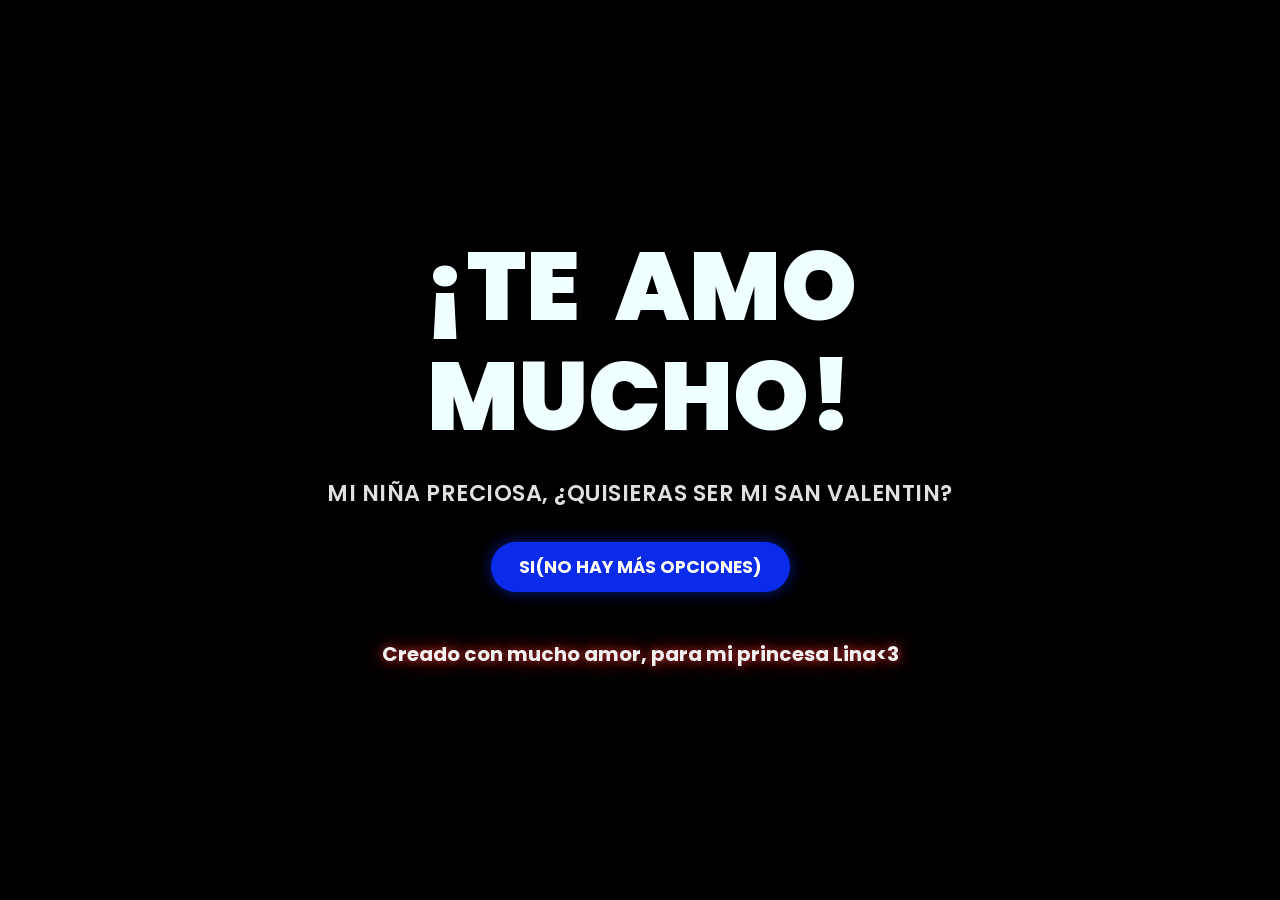
==== index.html @ 1b5a400a "Add files via upload" ====
<!DOCTYPE html>
<html lang="es">

<head>
    <meta charset="UTF-8">
    <meta http-equiv="X-UA-Compatible" content="IE=edge">
    <meta name="viewport" content="width=device-width, initial-scale=1.0, maximum-scale=5.0">
    <link rel="stylesheet" href="css/style.css">
    <link rel="icon" href="img/flowers.png" type="image/x-icon">
    <title>Flores para mi niña</title>
</head>

<body>
    <div class="loader"></div>
    <div class="loader2"></div>

    <main class="main-container">
        <h1 class="greetings">
            <span>¡TE</span>
            <span>AMO</span>
            <span>MUCHO!</span>
        </h1>

        <p class="description">
            <span>MI NIÑA PRECIOSA, ¿QUISIERAS SER MI SAN VALENTIN?</span>
        </p>

        <div class="button">
            <button class="botones">
                <a href="flower.html">SI(NO HAY MÁS OPCIONES)</a>
            </button>
        </div>

        <span class="footer-text">Creado con mucho amor, para mi princesa Lina&lt;3</span>
    </main>
</body>

</html>
---- css/style.css ----
@import url('https://fonts.googleapis.com/css2?family=Poppins:ital,wght@0,500;0,700;1,900&display=swap');

* {
    margin: 0;
    padding: 0;
    box-sizing: border-box;
    font-family: 'Poppins', cursive, sans-serif;
}

html {
    width: 100%;
    height: 100%;
    background-color: #000;
}

body {
    color: azure;
    width: 100%;
    min-height: 100vh;
    min-height: 100dvh;
    display: flex;
    flex-direction: column;
    align-items: center;
    justify-content: center;
    background-color: #000;
    overflow-x: hidden;
    padding: 1.5rem 1rem;
    position: relative;
}

/* Contenedor Principal Centrado */
.main-container {
    display: flex;
    flex-direction: column;
    align-items: center;
    justify-content: center;
    text-align: center;
    width: 100%;
    max-width: 900px;
    margin: auto;
    z-index: 2;
    position: relative;
}

/* Botón Principal */
.button {
    margin-bottom: 2rem;
    width: 100%;
    display: flex;
    justify-content: center;
}

.botones {
    background-color: transparent;
    border: none;
    padding: 0;
    outline: none;
}

.botones a {
    display: inline-block;
    background-color: #0a2be9;
    color: #ffffff !important;
    font-size: clamp(0.85rem, 3vw, 1.1rem);
    font-weight: 700;
    padding: 12px 28px;
    border-radius: 80px;
    text-decoration: none;
    box-shadow: 0 0 15px rgba(10, 43, 233, 0.6);
    transition: all 0.3s ease;
    text-align: center;
    max-width: 90vw;
    word-break: break-word;
}

.botones a:hover,
.botones a:focus {
    background-color: rgb(50, 194, 194);
    transform: scale(1.05);
    box-shadow: 0 0 25px rgba(50, 194, 194, 0.8);
}

.botones a:active {
    transform: scale(0.98);
}

/* Título de Bienvenida */
.greetings {
    font-size: clamp(2.2rem, 7.5vw + 0.5rem, 6rem);
    font-weight: 900;
    position: relative;
    z-index: 2;
    text-align: center;
    line-height: 1.15;
    margin-bottom: 1.5rem;
    width: 100%;
    word-break: break-word;
}

.greetings > span {
    display: inline-block;
    animation: glow 3s ease-in-out infinite;
    margin: 0 0.1em;
}

@keyframes glow {
    0%, 100% {
        color: #fff;
        text-shadow: 0 0 12px #39c6d6, 0 0 40px #39c6d6, 0 0 80px #39c6d6;
    }
    10%, 90% {
        color: #111;
        text-shadow: none;
    }
}

.greetings > span:nth-child(2) { animation-delay: .2s; }
.greetings > span:nth-child(3) { animation-delay: .4s; }

/* Subtítulo / Descripción */
.description {
    font-size: clamp(1rem, 3.5vw, 1.4rem);
    font-weight: 600;
    margin: 0 auto 2rem auto;
    max-width: 700px;
    width: 95%;
    line-height: 1.5;
    text-align: center;
    color: #e0e0e0;
    letter-spacing: 0.5px;
}

/* Corazones Animados (.loader y .loader2) */
.loader,
.loader2 {
    position: absolute;
    width: 7em;
    height: 5em;
    animation: beat 1s infinite;
    z-index: 1;
    pointer-events: none;
    opacity: 0.85;
}

.loader::before,
.loader::after,
.loader2::before,
.loader2::after {
    content: "";
    position: absolute;
    top: 0;
    width: 50px;
    height: 80px;
    border-radius: 5em 5em 0 0;
    animation: coldblue 1s infinite;
}

.loader::before,
.loader2::before {
    left: 50px;
    transform: rotate(-45deg);
    transform-origin: 0 100%;
}

.loader::after,
.loader2::after {
    left: 0;
    transform: rotate(45deg);
    transform-origin: 100% 100%;
}

@keyframes beat {
    0% { transform: scale(1); }
    50% { transform: scale(1.15); }
    100% { transform: scale(1); }
}

@keyframes coldblue {
    0%, 100% { background-color: rgb(255, 255, 255); }
    50% { background-color: rgb(198, 23, 23); }
}

/* Ubicación adaptable de los corazones según tamaño de pantalla */

/* Computadoras / Pantallas Grandes (> 992px) */
@media screen and (min-width: 992px) {
    .loader {
        top: 32%;
        left: 8%;
        transform: translate(-50%, -50%) scale(1.5);
    }
    .loader2 {
        top: 32%;
        left: 88%;
        transform: translate(-50%, -50%) scale(1.5);
    }
}

/* Tabletas / Laptops medianas (600px - 991px) */
@media screen and (min-width: 600px) and (max-width: 991px) {
    .loader {
        top: 25%;
        left: 5%;
        transform: translate(-50%, -50%) scale(0.95);
    }
    .loader2 {
        top: 25%;
        left: 91%;
        transform: translate(-50%, -50%) scale(0.95);
    }
}

/* Celulares / Pantallas Pequeñas (< 599px) */
@media screen and (max-width: 599px) {
    .loader {
        top: 15px;
        left: 15px;
        right: auto;
        transform: scale(0.55);
    }
    .loader2 {
        top: 15px;
        right: 15px;
        left: auto;
        transform: scale(0.55);
    }
}

/* Adaptación para teléfonos en orientación horizontal o pantallas cortas (< 550px alto) */
@media screen and (max-height: 550px) {
    body {
        padding: 1rem 0.5rem;
    }
    .greetings {
        margin-bottom: 0.75rem;
    }
    .description {
        margin-bottom: 1rem;
    }
    .button {
        margin-bottom: 1rem;
    }
    .footer-text {
        margin-top: 0.5rem;
    }
    .loader {
        top: 10px;
        left: 10px;
        transform: scale(0.45);
    }
    .loader2 {
        top: 10px;
        right: 10px;
        transform: scale(0.45);
    }
}

/* Pie de página */
.footer-text {
    display: block;
    text-align: center;
    margin-top: 1rem;
    font-size: clamp(0.85rem, 3vw, 1.25rem);
    font-weight: bold;
    color: rgb(243, 240, 240);
    line-height: 1.4;
    text-shadow: 0 0 10px rgba(225, 62, 62, 0.8), 
                 0 0 20px rgba(216, 32, 32, 0.6),
                 0 0 30px rgba(231, 57, 83, 0.4);
    max-width: 90vw;
}
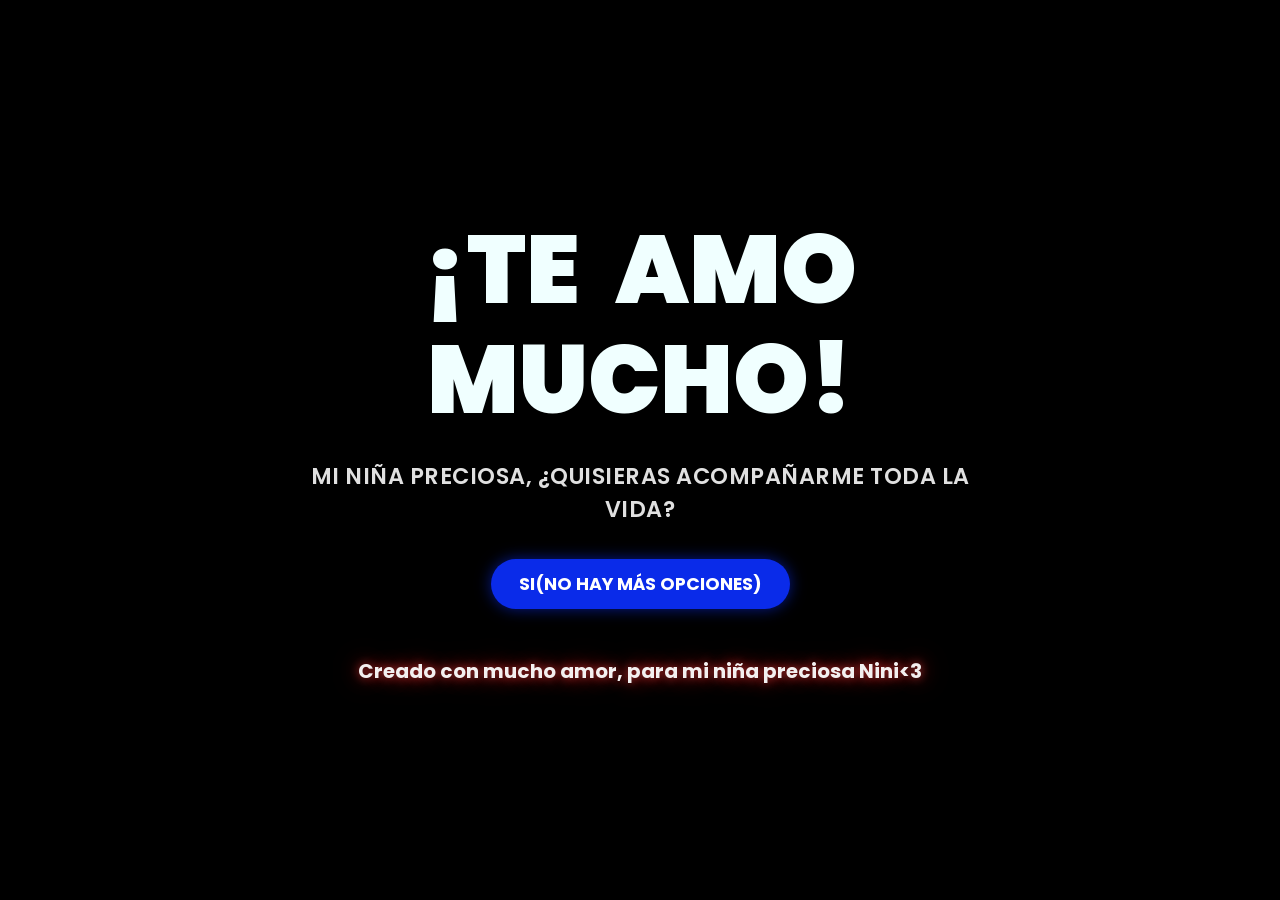
==== commit 7521e86b: "Update index.html" ====
--- a/index.html
+++ b/index.html
@@ -22,7 +22,7 @@
         </h1>
 
         <p class="description">
-            <span>MI NIÑA PRECIOSA, ¿QUISIERAS SER MI SAN VALENTIN?</span>
+            <span>MI NIÑA PRECIOSA, ¿QUISIERAS ACOMPAÑARME TODA LA VIDA?</span>
         </p>
 
         <div class="button">
@@ -31,8 +31,8 @@
             </button>
         </div>
 
-        <span class="footer-text">Creado con mucho amor, para mi princesa Lina&lt;3</span>
+        <span class="footer-text">Creado con mucho amor, para mi niña preciosa Nini&lt;3</span>
     </main>
 </body>
 
-</html>+</html>
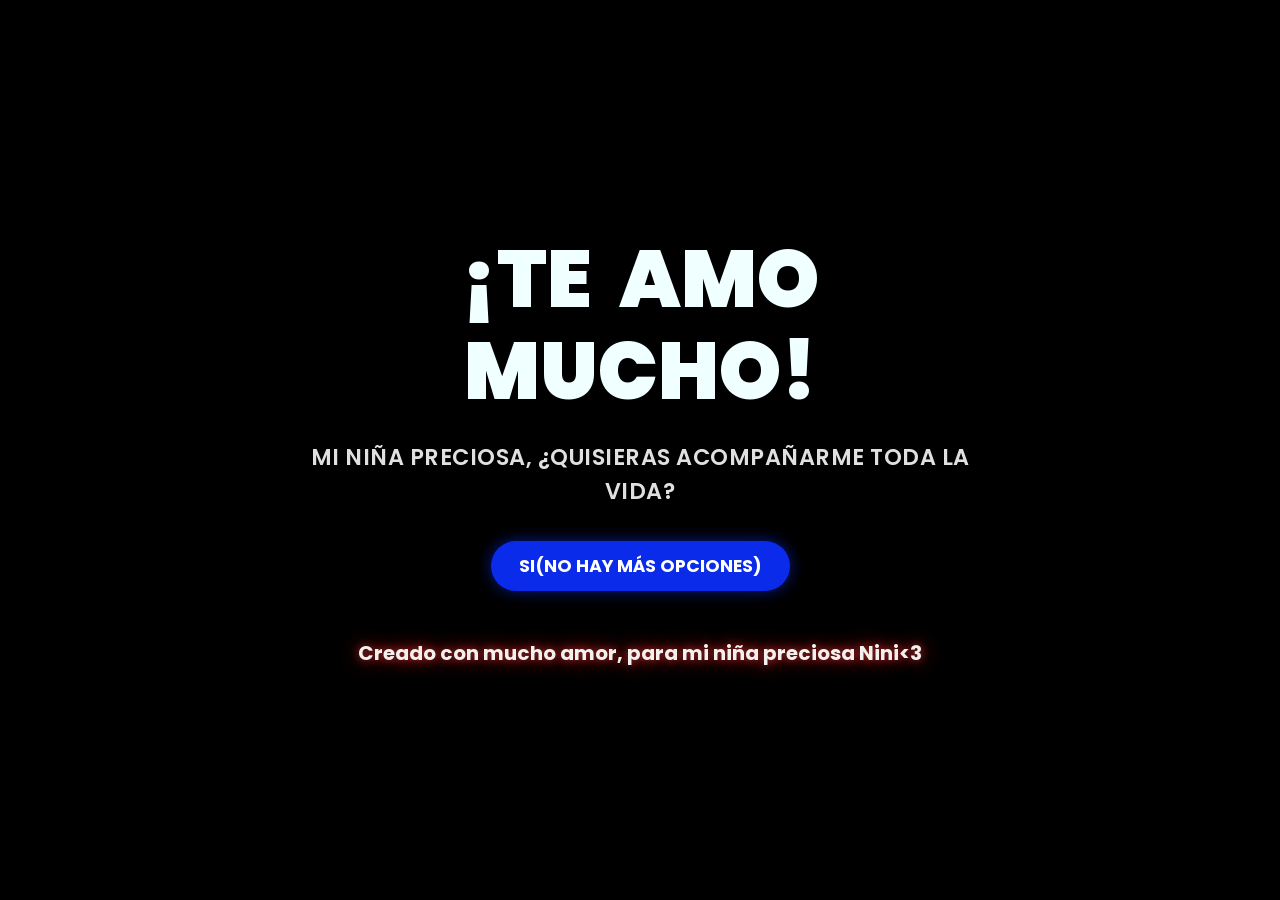
==== commit 3b240e4c: "Add files via upload" ====
--- a/index.html
+++ b/index.html
@@ -11,15 +11,18 @@
 </head>
 
 <body>
-    <div class="loader"></div>
-    <div class="loader2"></div>
+    <main class="main-container">
+        <div class="greetings-container">
+            <div class="loader"></div>
+            
+            <h1 class="greetings">
+                <span>¡TE</span>
+                <span>AMO</span>
+                <span>MUCHO!</span>
+            </h1>
 
-    <main class="main-container">
-        <h1 class="greetings">
-            <span>¡TE</span>
-            <span>AMO</span>
-            <span>MUCHO!</span>
-        </h1>
+            <div class="loader2"></div>
+        </div>
 
         <p class="description">
             <span>MI NIÑA PRECIOSA, ¿QUISIERAS ACOMPAÑARME TODA LA VIDA?</span>
@@ -35,4 +38,4 @@
     </main>
 </body>
 
-</html>
+</html>
--- a/css/style.css
+++ b/css/style.css
@@ -36,10 +36,66 @@
     justify-content: center;
     text-align: center;
     width: 100%;
-    max-width: 900px;
+    max-width: 950px;
     margin: auto;
     z-index: 2;
     position: relative;
+}
+
+/* Contenedor Flex: Corazón Izquierdo - Texto - Corazón Derecho (Imposible que se empalmen) */
+.greetings-container {
+    display: flex;
+    align-items: center;
+    justify-content: center;
+    gap: clamp(0.3rem, 2vw, 1.8rem);
+    width: 100%;
+    margin-bottom: 1.5rem;
+    flex-wrap: nowrap;
+}
+
+/* Título de Bienvenida */
+.greetings {
+    font-size: clamp(1.7rem, 6.5vw + 0.2rem, 5rem);
+    font-weight: 900;
+    position: relative;
+    z-index: 2;
+    text-align: center;
+    line-height: 1.15;
+    margin: 0;
+    word-break: break-word;
+}
+
+.greetings > span {
+    display: inline-block;
+    animation: glow 3s ease-in-out infinite;
+    margin: 0 0.08em;
+}
+
+@keyframes glow {
+    0%, 100% {
+        color: #fff;
+        text-shadow: 0 0 12px #39c6d6, 0 0 40px #39c6d6, 0 0 80px #39c6d6;
+    }
+    10%, 90% {
+        color: #111;
+        text-shadow: none;
+    }
+}
+
+.greetings > span:nth-child(2) { animation-delay: .2s; }
+.greetings > span:nth-child(3) { animation-delay: .4s; }
+
+/* Subtítulo / Descripción */
+.description {
+    font-size: clamp(1rem, 3.5vw, 1.4rem);
+    font-weight: 600;
+    margin: 0 auto 2rem auto;
+    max-width: 700px;
+    width: 95%;
+    line-height: 1.5;
+    text-align: center;
+    color: #e0e0e0;
+    letter-spacing: 0.5px;
 }
 
 /* Botón Principal */
@@ -84,62 +140,17 @@
     transform: scale(0.98);
 }
 
-/* Título de Bienvenida */
-.greetings {
-    font-size: clamp(2.2rem, 7.5vw + 0.5rem, 6rem);
-    font-weight: 900;
-    position: relative;
-    z-index: 2;
-    text-align: center;
-    line-height: 1.15;
-    margin-bottom: 1.5rem;
-    width: 100%;
-    word-break: break-word;
-}
-
-.greetings > span {
-    display: inline-block;
-    animation: glow 3s ease-in-out infinite;
-    margin: 0 0.1em;
-}
-
-@keyframes glow {
-    0%, 100% {
-        color: #fff;
-        text-shadow: 0 0 12px #39c6d6, 0 0 40px #39c6d6, 0 0 80px #39c6d6;
-    }
-    10%, 90% {
-        color: #111;
-        text-shadow: none;
-    }
-}
-
-.greetings > span:nth-child(2) { animation-delay: .2s; }
-.greetings > span:nth-child(3) { animation-delay: .4s; }
-
-/* Subtítulo / Descripción */
-.description {
-    font-size: clamp(1rem, 3.5vw, 1.4rem);
-    font-weight: 600;
-    margin: 0 auto 2rem auto;
-    max-width: 700px;
-    width: 95%;
-    line-height: 1.5;
-    text-align: center;
-    color: #e0e0e0;
-    letter-spacing: 0.5px;
-}
-
-/* Corazones Animados (.loader y .loader2) */
+/* Corazones Latientes Flex (.loader y .loader2) - Lado a lado sin encimarse */
 .loader,
 .loader2 {
-    position: absolute;
-    width: 7em;
-    height: 5em;
+    position: relative;
+    width: 90px;
+    height: 72px;
+    flex-shrink: 0;
     animation: beat 1s infinite;
-    z-index: 1;
+    z-index: 3;
     pointer-events: none;
-    opacity: 0.85;
+    opacity: 0.9;
 }
 
 .loader::before,
@@ -149,15 +160,15 @@
     content: "";
     position: absolute;
     top: 0;
-    width: 50px;
-    height: 80px;
-    border-radius: 5em 5em 0 0;
+    width: 45px;
+    height: 72px;
+    border-radius: 4.5em 4.5em 0 0;
     animation: coldblue 1s infinite;
 }
 
 .loader::before,
 .loader2::before {
-    left: 50px;
+    left: 45px;
     transform: rotate(-45deg);
     transform-origin: 0 100%;
 }
@@ -170,9 +181,9 @@
 }
 
 @keyframes beat {
-    0% { transform: scale(1); }
-    50% { transform: scale(1.15); }
-    100% { transform: scale(1); }
+    0% { transform: scale(var(--heart-scale, 1)); }
+    50% { transform: scale(calc(var(--heart-scale, 1) * 1.15)); }
+    100% { transform: scale(var(--heart-scale, 1)); }
 }
 
 @keyframes coldblue {
@@ -180,58 +191,37 @@
     50% { background-color: rgb(198, 23, 23); }
 }
 
-/* Ubicación adaptable de los corazones según tamaño de pantalla */
-
-/* Computadoras / Pantallas Grandes (> 992px) */
+/* Ajuste de escala por tamaño de pantalla */
+
+/* PC Grandes (> 992px) */
 @media screen and (min-width: 992px) {
-    .loader {
-        top: 32%;
-        left: 8%;
-        transform: translate(-50%, -50%) scale(1.5);
-    }
-    .loader2 {
-        top: 32%;
-        left: 88%;
-        transform: translate(-50%, -50%) scale(1.5);
-    }
-}
-
-/* Tabletas / Laptops medianas (600px - 991px) */
+    .loader, .loader2 {
+        --heart-scale: 1.1;
+    }
+}
+
+/* Pantallas Medianas / Laptops (600px - 991px) */
 @media screen and (min-width: 600px) and (max-width: 991px) {
-    .loader {
-        top: 25%;
-        left: 5%;
-        transform: translate(-50%, -50%) scale(0.95);
-    }
-    .loader2 {
-        top: 25%;
-        left: 91%;
-        transform: translate(-50%, -50%) scale(0.95);
+    .loader, .loader2 {
+        --heart-scale: 0.8;
     }
 }
 
 /* Celulares / Pantallas Pequeñas (< 599px) */
 @media screen and (max-width: 599px) {
-    .loader {
-        top: 15px;
-        left: 15px;
-        right: auto;
-        transform: scale(0.55);
-    }
-    .loader2 {
-        top: 15px;
-        right: 15px;
-        left: auto;
-        transform: scale(0.55);
-    }
-}
-
-/* Adaptación para teléfonos en orientación horizontal o pantallas cortas (< 550px alto) */
+    .loader, .loader2 {
+        --heart-scale: 0.5;
+        width: 46px;
+        height: 38px;
+    }
+}
+
+/* Adaptación para pantallas de muy poca altura (< 550px alto) */
 @media screen and (max-height: 550px) {
     body {
-        padding: 1rem 0.5rem;
-    }
-    .greetings {
+        padding: 0.75rem 0.5rem;
+    }
+    .greetings-container {
         margin-bottom: 0.75rem;
     }
     .description {
@@ -242,16 +232,6 @@
     }
     .footer-text {
         margin-top: 0.5rem;
-    }
-    .loader {
-        top: 10px;
-        left: 10px;
-        transform: scale(0.45);
-    }
-    .loader2 {
-        top: 10px;
-        right: 10px;
-        transform: scale(0.45);
     }
 }
 
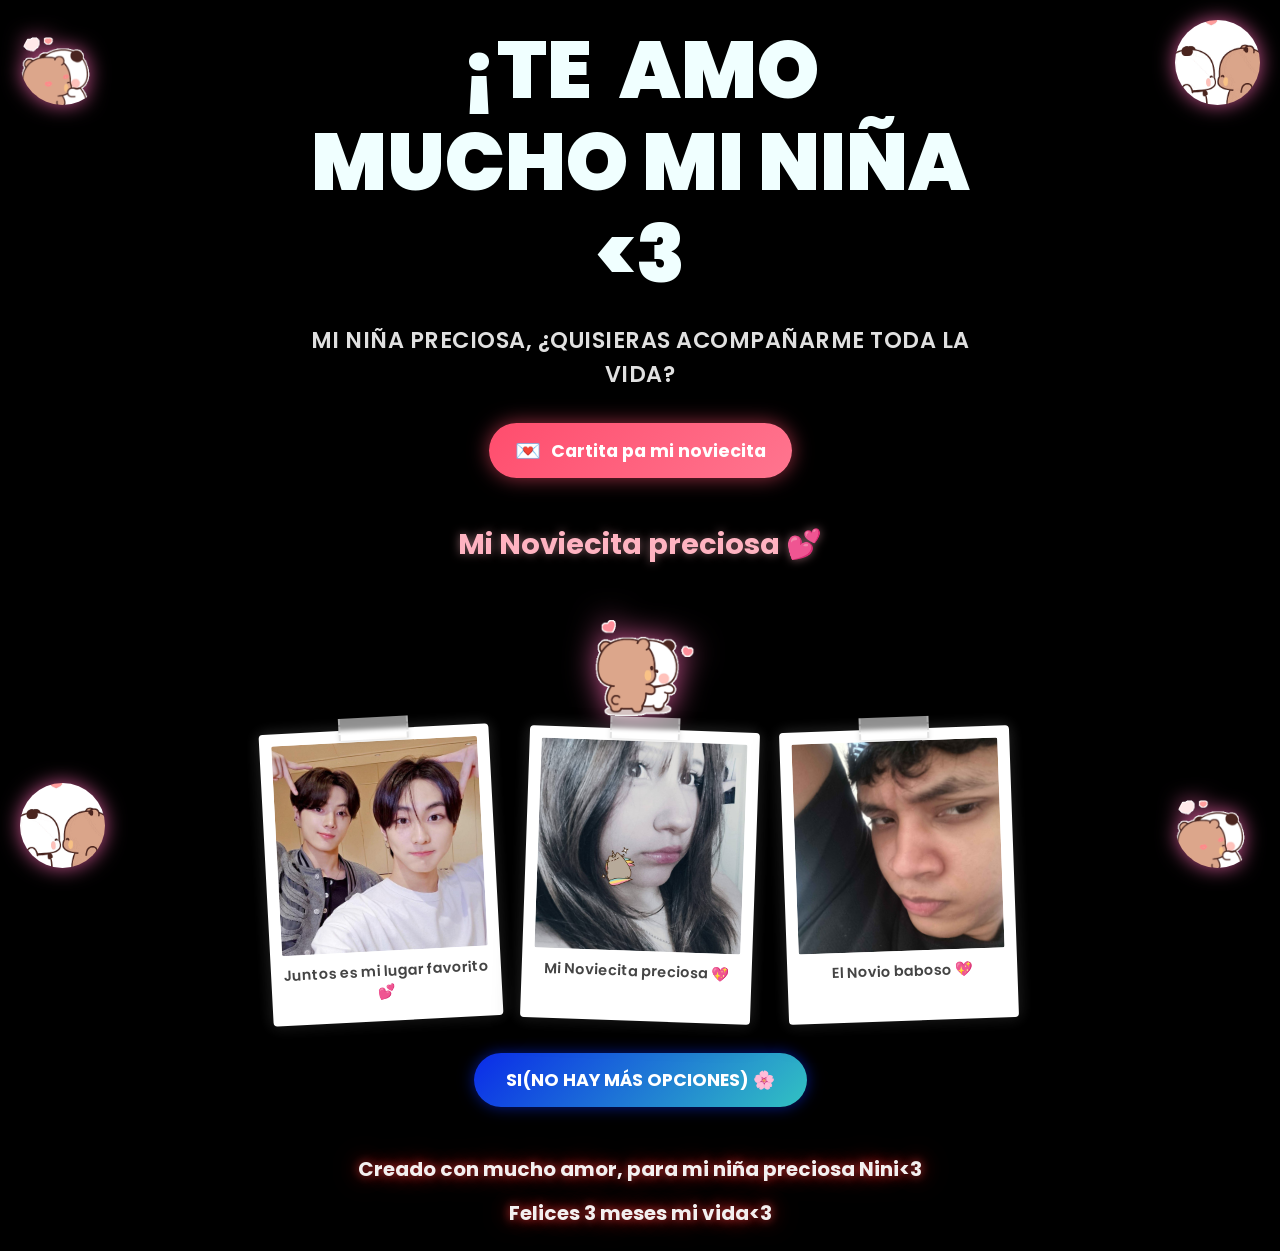
==== commit b74055d9: "Add files via upload" ====
--- a/index.html
+++ b/index.html
@@ -11,14 +11,32 @@
 </head>
 
 <body>
+    <!-- Audio de fondo: Ama de mi sol -->
+    <audio id="bg-music" src="sound/Ama de mi sol.mp3" autoplay loop></audio>
+    <!-- Stickers decorativos flotantes Bubu & Dudu (Superiores e Inferiores) -->
+    <div class="bubu-sticker sticker-top-left">
+        <img src="img/bubu 2.gif" alt="Bubu & Dudu Cute">
+    </div>
+    <div class="bubu-sticker sticker-top-right">
+        <img src="img/bubu 3.gif" alt="Bubu & Dudu Love">
+    </div>
+
+    <div class="bubu-sticker sticker-bottom-left">
+        <img src="img/bubu 3.gif" alt="Bubu & Dudu Cute Bottom">
+    </div>
+    <div class="bubu-sticker sticker-bottom-right">
+        <img src="img/bubu 2.gif" alt="Bubu & Dudu Love Bottom">
+    </div>
+
     <main class="main-container">
+        <!-- Encabezado con Corazones -->
         <div class="greetings-container">
             <div class="loader"></div>
-            
+
             <h1 class="greetings">
                 <span>¡TE</span>
                 <span>AMO</span>
-                <span>MUCHO!</span>
+                <span>MUCHO MI NIÑA &lt;3</span>
             </h1>
 
             <div class="loader2"></div>
@@ -28,14 +46,114 @@
             <span>MI NIÑA PRECIOSA, ¿QUISIERAS ACOMPAÑARME TODA LA VIDA?</span>
         </p>
 
+        <!-- Botón de Abrir Carta Romántica -->
+        <div class="letter-trigger-container">
+            <button id="open-letter-btn" class="letter-btn">
+                <span class="letter-icon">💌</span>
+                <span>Cartita pa mi noviecita</span>
+            </button>
+        </div>
+
+        <!-- Galería de Fotos Polaroid -->
+        <section class="polaroid-section">
+            <h2 class="polaroid-title">Mi Noviecita preciosa 💕</h2>
+
+            <div class="bubu-accent-wrapper">
+                <img src="img/bubu4.gif" class="bubu-gif" alt="Bubu Dudu Amor">
+            </div>
+
+            <div class="polaroid-grid">
+                <div class="polaroid-card card-1">
+                    <div class="tape"></div>
+                    <div class="polaroid-img-wrapper">
+                        <img src="img/jungwojay.jpeg" alt="Foto juntos 1">
+                    </div>
+                    <div class="polaroid-caption">Juntos es mi lugar favorito 💕</div>
+                </div>
+
+                <div class="polaroid-card card-2">
+                    <div class="tape"></div>
+                    <div class="polaroid-img-wrapper">
+                        <img src="img/noviecita1.jpg" alt="Foto juntos 2">
+                    </div>
+                    <div class="polaroid-caption">Mi Noviecita preciosa 💖</div>
+                </div>
+
+                <div class="polaroid-card card-3">
+                    <div class="tape"></div>
+                    <div class="polaroid-img-wrapper">
+                        <img src="img/novio.jpg" alt="Foto juntos 3">
+                    </div>
+                    <div class="polaroid-caption">El Novio baboso 💖</div>
+                </div>
+            </div>
+        </section>
+
+        <!-- Botón de flores -->
         <div class="button">
             <button class="botones">
-                <a href="flower.html">SI(NO HAY MÁS OPCIONES)</a>
+                <a href="flower.html">SI(NO HAY MÁS OPCIONES) 🌸</a>
             </button>
         </div>
 
         <span class="footer-text">Creado con mucho amor, para mi niña preciosa Nini&lt;3</span>
+        <span class="footer-text">Felices 3 meses mi vida&lt;3</span>
     </main>
+
+    <!-- Modal de Carta Romántica -->
+    <div id="letter-overlay" class="modal-overlay">
+        <div class="letter-modal">
+            <button id="close-letter-btn" class="close-btn">&times;</button>
+            <div class="letter-content">
+                <div class="letter-header">
+                    <span class="stamp">💌</span>
+                    <h3>Para mi niña preciosa Nini 💕</h3>
+                </div>
+                <div class="letter-body">
+                    <p>Mi amor,</p>
+                    <p>Desde el primer momento en que llegaste a mi vida, todo se volvió más brillante y hermoso tu
+                        sonrisa tiene el poder de alegrar cualquier día gris, y cada momento a tu lado es un regalo que
+                        valoro más que nada en este mundo, me siento el hombre mas afortunado por tener a una niña tan
+                        maravillosa y unica como tu gracias por darme tanto amor de manera incondicional, gracias por
+                        aceptarme tal y como soy</p>
+                    <p>Te amo con todo mi corazón, con cada aliento y cada latido y nunca me cansare de amarte, eres lo
+                        unico que quiero en esta vida realmente me haces muy feliz ya son 3 meses a tu lado y cada dia
+                        que pasa me sigo enamorando mas de ti, siempre voy a estar para ti en las buenas, en las malas y
+                        en las peores,mi niña preciosa moshaa, mi compañera
+                        perfecta, mi todo. Prometo cuidarte, hacerte sonreír y acompañarte siempre
+                    </p>
+                    <p class="letter-signature">Con todo mi amor eterno,<br><strong>Tu niño baboso que te ama
+                            infinitamente
+                            ❤️</strong></p>
+                </div>
+            </div>
+        </div>
+    </div>
+
+    <!-- Modal de Visor de Foto Polaroid -->
+    <div id="photo-overlay" class="modal-overlay">
+        <div class="photo-modal">
+            <button id="close-photo-btn" class="close-btn">&times;</button>
+            <img id="photo-modal-img" src="" alt="Vista ampliada">
+            <p id="photo-modal-caption" class="photo-modal-caption"></p>
+        </div>
+    </div>
+
+    <script src="effects.js"></script>
+    <script>
+        // Iniciar la canción desde el segundo 28
+        const music = document.getElementById('bg-music');
+        music.addEventListener('canplay', function handler() {
+            music.currentTime = 28;
+            music.play().catch(() => { });
+            music.removeEventListener('canplay', handler);
+        });
+        // Por si ya estaba listo antes del evento
+        if (music.readyState >= 3) {
+            music.currentTime = 28;
+            music.play().catch(() => { });
+        }
+    </script>
 </body>
 
 </html>
--- a/css/style.css
+++ b/css/style.css
@@ -28,6 +28,106 @@
     position: relative;
 }
 
+/* Lluvia de Pétalos y Corazones */
+.petals-container {
+    position: fixed;
+    top: 0;
+    left: 0;
+    width: 100vw;
+    height: 100vh;
+    pointer-events: none;
+    z-index: 1;
+    overflow: hidden;
+}
+
+.petal {
+    position: absolute;
+    top: -50px;
+    color: #ff4d6d;
+    text-shadow: 0 0 10px rgba(255, 77, 109, 0.9);
+    user-select: none;
+    animation: fall linear forwards;
+}
+
+@keyframes fall {
+    0% {
+        transform: translateY(0) rotate(0deg) translateX(0);
+        opacity: 0.9;
+    }
+    50% {
+        transform: translateY(50vh) rotate(180deg) translateX(25px);
+    }
+    100% {
+        transform: translateY(105vh) rotate(360deg) translateX(-25px);
+        opacity: 0;
+    }
+}
+
+/* Stickers Flotantes Bubu & Dudu */
+.bubu-sticker {
+    position: fixed;
+    z-index: 10;
+    pointer-events: none;
+    filter: drop-shadow(0 0 10px rgba(255, 105, 180, 0.8));
+    animation: floatSticker 3s ease-in-out infinite alternate;
+}
+
+.bubu-sticker img {
+    width: 85px;
+    height: 85px;
+    object-fit: contain;
+    border-radius: 50%;
+}
+
+.sticker-top-left {
+    top: 20px;
+    left: 20px;
+}
+
+.sticker-top-right {
+    top: 20px;
+    right: 20px;
+}
+
+.sticker-bottom-left {
+    bottom: 25px;
+    left: 20px;
+}
+
+.sticker-bottom-right {
+    bottom: 25px;
+    right: 20px;
+}
+
+@keyframes floatSticker {
+    from {
+        transform: translateY(0) rotate(-5deg);
+    }
+    to {
+        transform: translateY(-10px) rotate(5deg);
+    }
+}
+
+.bubu-accent-wrapper {
+    display: flex;
+    justify-content: center;
+    align-items: center;
+    margin: 1rem 0 0.8rem 0;
+}
+
+.bubu-gif {
+    width: 110px;
+    height: auto;
+    max-height: 110px;
+    filter: drop-shadow(0 0 15px rgba(255, 105, 180, 0.8));
+    animation: pulseBubu 2.5s ease-in-out infinite alternate;
+}
+
+@keyframes pulseBubu {
+    from { transform: scale(0.95); }
+    to { transform: scale(1.05); }
+}
+
 /* Contenedor Principal Centrado */
 .main-container {
     display: flex;
@@ -38,11 +138,11 @@
     width: 100%;
     max-width: 950px;
     margin: auto;
-    z-index: 2;
+    z-index: 5;
     position: relative;
 }
 
-/* Contenedor Flex: Corazón Izquierdo - Texto - Corazón Derecho (Imposible que se empalmen) */
+/* Contenedor Flex: Corazón Izquierdo - Texto - Corazón Derecho */
 .greetings-container {
     display: flex;
     align-items: center;
@@ -89,7 +189,7 @@
 .description {
     font-size: clamp(1rem, 3.5vw, 1.4rem);
     font-weight: 600;
-    margin: 0 auto 2rem auto;
+    margin: 0 auto 1.5rem auto;
     max-width: 700px;
     width: 95%;
     line-height: 1.5;
@@ -98,6 +198,136 @@
     letter-spacing: 0.5px;
 }
 
+/* Botón de Abrir Carta Romántica */
+.letter-trigger-container {
+    margin: 0.5rem 0 1.8rem 0;
+    display: flex;
+    justify-content: center;
+    width: 100%;
+}
+
+.letter-btn {
+    background: linear-gradient(135deg, #ff4d6d, #ff758f);
+    color: #ffffff;
+    border: none;
+    padding: 12px 26px;
+    border-radius: 50px;
+    font-size: clamp(0.9rem, 3vw, 1.1rem);
+    font-weight: 700;
+    cursor: pointer;
+    display: flex;
+    align-items: center;
+    gap: 10px;
+    box-shadow: 0 0 20px rgba(255, 77, 109, 0.6);
+    transition: all 0.3s ease;
+}
+
+.letter-btn:hover {
+    transform: scale(1.06);
+    box-shadow: 0 0 30px rgba(255, 77, 109, 0.9);
+}
+
+.letter-icon {
+    font-size: 1.3rem;
+}
+
+/* Sección de Fotos Polaroid */
+.polaroid-section {
+    width: 100%;
+    margin: 1rem 0 2rem 0;
+    display: flex;
+    flex-direction: column;
+    align-items: center;
+}
+
+.polaroid-title {
+    font-size: clamp(1.2rem, 3.5vw, 1.8rem);
+    color: #ffb3c1;
+    margin-bottom: 1.5rem;
+    text-shadow: 0 0 10px rgba(255, 179, 193, 0.5);
+}
+
+.polaroid-grid {
+    display: flex;
+    flex-wrap: wrap;
+    justify-content: center;
+    gap: 1.8rem;
+    width: 100%;
+    max-width: 900px;
+}
+
+.polaroid-card {
+    background: #ffffff;
+    padding: 12px 12px 18px 12px;
+    border-radius: 4px;
+    box-shadow: 0 10px 25px rgba(0, 0, 0, 0.5), 0 0 15px rgba(255, 255, 255, 0.2);
+    cursor: pointer;
+    transition: all 0.4s ease;
+    position: relative;
+    width: 230px;
+    max-width: 85vw;
+    color: #333333;
+    text-align: center;
+}
+
+.card-1 { transform: rotate(-3deg); }
+.card-2 { transform: rotate(2deg); }
+.card-3 { transform: rotate(-2deg); }
+
+.polaroid-card:hover {
+    transform: rotate(0deg) scale(1.08);
+    z-index: 5;
+    box-shadow: 0 15px 35px rgba(255, 77, 109, 0.5), 0 0 20px rgba(255, 255, 255, 0.5);
+}
+
+.tape {
+    position: absolute;
+    top: -12px;
+    left: 50%;
+    transform: translateX(-50%);
+    width: 70px;
+    height: 22px;
+    background: rgba(255, 255, 255, 0.55);
+    box-shadow: 0 2px 5px rgba(0, 0, 0, 0.1);
+    backdrop-filter: blur(2px);
+    border-left: 2px dashed rgba(200, 200, 200, 0.5);
+    border-right: 2px dashed rgba(200, 200, 200, 0.5);
+}
+
+.polaroid-img-wrapper {
+    width: 100%;
+    height: 210px;
+    overflow: hidden;
+    border-radius: 2px;
+    background: #f0f0f0;
+}
+
+.polaroid-img-wrapper img {
+    width: 100%;
+    height: 100%;
+    object-fit: cover;
+    transition: transform 0.4s ease;
+}
+
+.polaroid-card:hover .polaroid-img-wrapper img {
+    transform: scale(1.05);
+}
+
+.polaroid-caption {
+    margin-top: 10px;
+    font-family: 'Poppins', cursive, sans-serif;
+    font-size: 0.9rem;
+    font-weight: 600;
+    color: #444444;
+}
+
+.polaroid-hint {
+    margin-top: 12px;
+    font-size: 0.8rem;
+    color: #aaaaaa;
+    font-style: italic;
+}
+
 /* Botón Principal */
 .button {
     margin-bottom: 2rem;
@@ -115,11 +345,11 @@
 
 .botones a {
     display: inline-block;
-    background-color: #0a2be9;
+    background: linear-gradient(135deg, #0a2be9, #32c2c2);
     color: #ffffff !important;
     font-size: clamp(0.85rem, 3vw, 1.1rem);
     font-weight: 700;
-    padding: 12px 28px;
+    padding: 14px 32px;
     border-radius: 80px;
     text-decoration: none;
     box-shadow: 0 0 15px rgba(10, 43, 233, 0.6);
@@ -131,7 +361,7 @@
 
 .botones a:hover,
 .botones a:focus {
-    background-color: rgb(50, 194, 194);
+    background: linear-gradient(135deg, #32c2c2, #0a2be9);
     transform: scale(1.05);
     box-shadow: 0 0 25px rgba(50, 194, 194, 0.8);
 }
@@ -140,7 +370,7 @@
     transform: scale(0.98);
 }
 
-/* Corazones Latientes Flex (.loader y .loader2) - Lado a lado sin encimarse */
+/* Corazones Latientes Flex (.loader y .loader2) */
 .loader,
 .loader2 {
     position: relative;
@@ -191,7 +421,126 @@
     50% { background-color: rgb(198, 23, 23); }
 }
 
-/* Ajuste de escala por tamaño de pantalla */
+/* Modales */
+.modal-overlay {
+    position: fixed;
+    top: 0;
+    left: 0;
+    width: 100vw;
+    height: 100vh;
+    background: rgba(0, 0, 0, 0.85);
+    backdrop-filter: blur(5px);
+    z-index: 1000;
+    display: flex;
+    align-items: center;
+    justify-content: center;
+    opacity: 0;
+    pointer-events: none;
+    transition: opacity 0.4s ease;
+    padding: 1rem;
+}
+
+.modal-overlay.active {
+    opacity: 1;
+    pointer-events: auto;
+}
+
+.letter-modal {
+    background: #fffdf5;
+    border: 3px solid #f3e5ab;
+    border-radius: 16px;
+    width: 90%;
+    max-width: 550px;
+    max-height: 80vh;
+    overflow-y: auto;
+    padding: 2.2rem 1.8rem;
+    position: relative;
+    box-shadow: 0 15px 40px rgba(0, 0, 0, 0.6), 0 0 30px rgba(255, 77, 109, 0.4);
+    color: #3d2b1f;
+    transform: scale(0.8);
+    transition: transform 0.4s ease;
+    scrollbar-width: thin;
+    scrollbar-color: #f3c5c5 #fffdf5;
+}
+
+.modal-overlay.active .letter-modal {
+    transform: scale(1);
+}
+
+.close-btn {
+    position: absolute;
+    top: 12px;
+    right: 18px;
+    background: transparent;
+    border: none;
+    font-size: 2rem;
+    cursor: pointer;
+    color: #888888;
+    transition: color 0.2s;
+}
+
+.close-btn:hover {
+    color: #ff4d6d;
+}
+
+.letter-header {
+    text-align: center;
+    margin-bottom: 1.2rem;
+    border-bottom: 2px dashed #e6d5a7;
+    padding-bottom: 0.8rem;
+}
+
+.stamp {
+    font-size: 2.5rem;
+    display: block;
+    margin-bottom: 5px;
+}
+
+.letter-header h3 {
+    font-size: 1.3rem;
+    color: #8b0000;
+}
+
+.letter-body p {
+    font-size: 1rem;
+    line-height: 1.6;
+    margin-bottom: 1rem;
+    color: #4a3728;
+}
+
+.letter-signature {
+    text-align: right;
+    margin-top: 1.5rem;
+    color: #8b0000;
+}
+
+.photo-modal {
+    background: #ffffff;
+    padding: 15px;
+    border-radius: 8px;
+    max-width: 90vw;
+    max-height: 85vh;
+    display: flex;
+    flex-direction: column;
+    align-items: center;
+    position: relative;
+}
+
+.photo-modal img {
+    max-width: 100%;
+    max-height: 70vh;
+    object-fit: contain;
+    border-radius: 4px;
+}
+
+.photo-modal-caption {
+    margin-top: 12px;
+    font-weight: 700;
+    color: #333;
+    text-align: center;
+}
+
+/* Ajustes por tamaño de pantalla */
 
 /* PC Grandes (> 992px) */
 @media screen and (min-width: 992px) {
@@ -214,24 +563,9 @@
         width: 46px;
         height: 38px;
     }
-}
-
-/* Adaptación para pantallas de muy poca altura (< 550px alto) */
-@media screen and (max-height: 550px) {
-    body {
-        padding: 0.75rem 0.5rem;
-    }
-    .greetings-container {
-        margin-bottom: 0.75rem;
-    }
-    .description {
-        margin-bottom: 1rem;
-    }
-    .button {
-        margin-bottom: 1rem;
-    }
-    .footer-text {
-        margin-top: 0.5rem;
+    .polaroid-card {
+        width: 100%;
+        max-width: 260px;
     }
 }
 
@@ -249,3 +583,246 @@
                  0 0 30px rgba(231, 57, 83, 0.4);
     max-width: 90vw;
 }
+
+/* =============================================
+   IMÁGENES DECORATIVAS (usuario)
+   ============================================= */
+.deco-img {
+    position: fixed;
+    pointer-events: none;
+    user-select: none;
+    z-index: 3;
+}
+.deco-img img {
+    display: block;
+    width: 100%;
+    height: auto;
+    object-fit: contain;
+}
+
+/* 🌻 Girasoles — franja inferior */
+.deco-girasoles {
+    bottom: 0;
+    left: 0;
+    width: 100%;
+    height: clamp(180px, 25vh, 280px);
+    overflow: hidden;
+    opacity: 0.92;
+    filter: brightness(0.92) saturate(1.1);
+    z-index: 3;
+}
+.deco-girasoles img {
+    width: 100%;
+    height: 100%;
+    display: block;
+    object-fit: cover;
+    object-position: top center;
+}
+
+/* 🌌 Van Gogh — franja superior */
+.deco-vangoh {
+    top: 0;
+    left: 0;
+    width: 100%;
+    height: clamp(180px, 25vh, 280px);
+    overflow: hidden;
+    opacity: 0.88;
+    filter: brightness(0.88) saturate(1.15);
+    z-index: 3;
+}
+.deco-vangoh img {
+    width: 100%;
+    height: 100%;
+    display: block;
+    object-fit: cover;
+    object-position: bottom center;
+}
+
+/* 💑 Pareja vintage — lateral izquierdo, zona media-alta */
+.deco-personas {
+    top: 28%;
+    left: -35px;
+    width: clamp(110px, 13vw, 190px);
+    opacity: 0.55;
+    filter: brightness(0.8) contrast(1.1) sepia(15%);
+    animation: deco-sway 12s ease-in-out infinite;
+}
+
+/* 🐶 Snoopy — inferior derecha */
+.deco-snoopy {
+    bottom: 10px;
+    right: 10px;
+    width: clamp(100px, 12vw, 175px);
+    opacity: 0.88;
+    filter: drop-shadow(0 4px 16px rgba(255,150,180,0.35));
+    animation: deco-bob 7s ease-in-out infinite;
+}
+
+/* ✍️ Favorite Person — superior izquierda */
+.deco-favorite {
+    top: 80px;
+    left: 10px;
+    width: clamp(100px, 13vw, 185px);
+    opacity: 0.85;
+    filter: drop-shadow(0 3px 10px rgba(180,60,60,0.3));
+    transform: rotate(-6deg);
+    animation: deco-tilt 9s ease-in-out infinite;
+}
+
+/* Animaciones sutiles */
+@keyframes deco-float-slow {
+    0%, 100% { transform: translateY(0px); }
+    50%       { transform: translateY(-6px); }
+}
+
+@keyframes deco-sway {
+    0%, 100% { transform: translateX(0px) rotate(0deg); }
+    50%       { transform: translateX(6px) rotate(1deg); }
+}
+
+@keyframes deco-bob {
+    0%, 100% { transform: translateY(0px); }
+    50%       { transform: translateY(-8px); }
+}
+
+@keyframes deco-tilt {
+    0%, 100% { transform: rotate(-6deg) translateY(0px); }
+    50%       { transform: rotate(-4deg) translateY(-6px); }
+}
+
+/* Responsive — pantallas pequeñas */
+@media (max-width: 768px) {
+    .deco-personas { display: none; }
+    .deco-girasoles { width: 170px; opacity: 0.65; }
+    .deco-vangoh    { width: 180px; opacity: 0.60; }
+    .deco-snoopy    { width: 90px; }
+    .deco-favorite  { width: 90px; top: 60px; }
+}
+
+@media (max-width: 480px) {
+    .deco-vangoh   { display: none; }
+    .deco-girasoles { width: 140px; }
+}
+
+.vintage-decor {
+    position: fixed;
+    pointer-events: none;
+    z-index: 0;
+    user-select: none;
+}
+
+.vintage-decor img {
+    display: block;
+    width: 100%;
+    height: 100%;
+    object-fit: contain;
+}
+
+/* Rosas izquierda */
+.vintage-roses-left {
+    bottom: -20px;
+    left: -30px;
+    width: clamp(160px, 18vw, 280px);
+    opacity: 0.55;
+    filter: sepia(40%) brightness(0.85) saturate(1.2);
+    transform: rotate(-8deg) scaleX(-1);
+    animation: vintage-sway-left 8s ease-in-out infinite;
+}
+
+/* Rosas derecha */
+.vintage-roses-right {
+    bottom: -20px;
+    right: -30px;
+    width: clamp(160px, 18vw, 280px);
+    opacity: 0.55;
+    filter: sepia(40%) brightness(0.85) saturate(1.2);
+    transform: rotate(8deg);
+    animation: vintage-sway-right 9s ease-in-out infinite;
+}
+
+/* Marco ornamental top */
+.vintage-frame-top {
+    top: 0;
+    left: 50%;
+    transform: translateX(-50%);
+    width: clamp(300px, 70vw, 900px);
+    opacity: 0.12;
+    filter: sepia(60%) brightness(1.3) saturate(0.8);
+}
+
+/* Vela izquierda */
+.vintage-candle-left {
+    top: 30%;
+    left: -15px;
+    width: clamp(55px, 7vw, 100px);
+    opacity: 0.45;
+    filter: sepia(30%) brightness(1.1) saturate(1.1) drop-shadow(0 0 12px rgba(255,180,60,0.5));
+    animation: candle-flicker 4s ease-in-out infinite;
+}
+
+/* Vela derecha */
+.vintage-candle-right {
+    top: 30%;
+    right: -15px;
+    width: clamp(55px, 7vw, 100px);
+    opacity: 0.45;
+    filter: sepia(30%) brightness(1.1) saturate(1.1) drop-shadow(0 0 12px rgba(255,180,60,0.5));
+    animation: candle-flicker 3.5s ease-in-out infinite reverse;
+}
+
+/* Mariposa 1 */
+.vintage-butterfly-1 {
+    top: 12%;
+    left: 8%;
+    width: clamp(50px, 6vw, 90px);
+    opacity: 0.4;
+    filter: sepia(50%) brightness(1.2) saturate(0.9);
+    animation: butterfly-float 12s ease-in-out infinite;
+}
+
+/* Mariposa 2 */
+.vintage-butterfly-2 {
+    top: 18%;
+    right: 10%;
+    width: clamp(45px, 5vw, 80px);
+    opacity: 0.35;
+    filter: sepia(50%) brightness(1.2) saturate(0.9);
+    transform: scaleX(-1);
+    animation: butterfly-float 15s ease-in-out infinite reverse;
+}
+
+@keyframes vintage-sway-left {
+    0%, 100% { transform: rotate(-8deg) scaleX(-1) translateY(0px); }
+    50%       { transform: rotate(-5deg) scaleX(-1) translateY(-8px); }
+}
+
+@keyframes vintage-sway-right {
+    0%, 100% { transform: rotate(8deg) translateY(0px); }
+    50%       { transform: rotate(5deg) translateY(-8px); }
+}
+
+@keyframes candle-flicker {
+    0%, 100% { opacity: 0.45; }
+    25%       { opacity: 0.50; }
+    50%       { opacity: 0.38; }
+    75%       { opacity: 0.48; }
+}
+
+@keyframes butterfly-float {
+    0%, 100% { transform: translateY(0px) rotate(-3deg); }
+    33%       { transform: translateY(-14px) rotate(2deg); }
+    66%       { transform: translateY(-6px) rotate(-1deg); }
+}
+
+@media (max-width: 600px) {
+    .vintage-candle-left,
+    .vintage-candle-right,
+    .vintage-butterfly-1,
+    .vintage-butterfly-2 { display: none; }
+
+    .vintage-roses-left,
+    .vintage-roses-right {
+        width: 120px;
+        opacity: 0.35;
+    }
+}
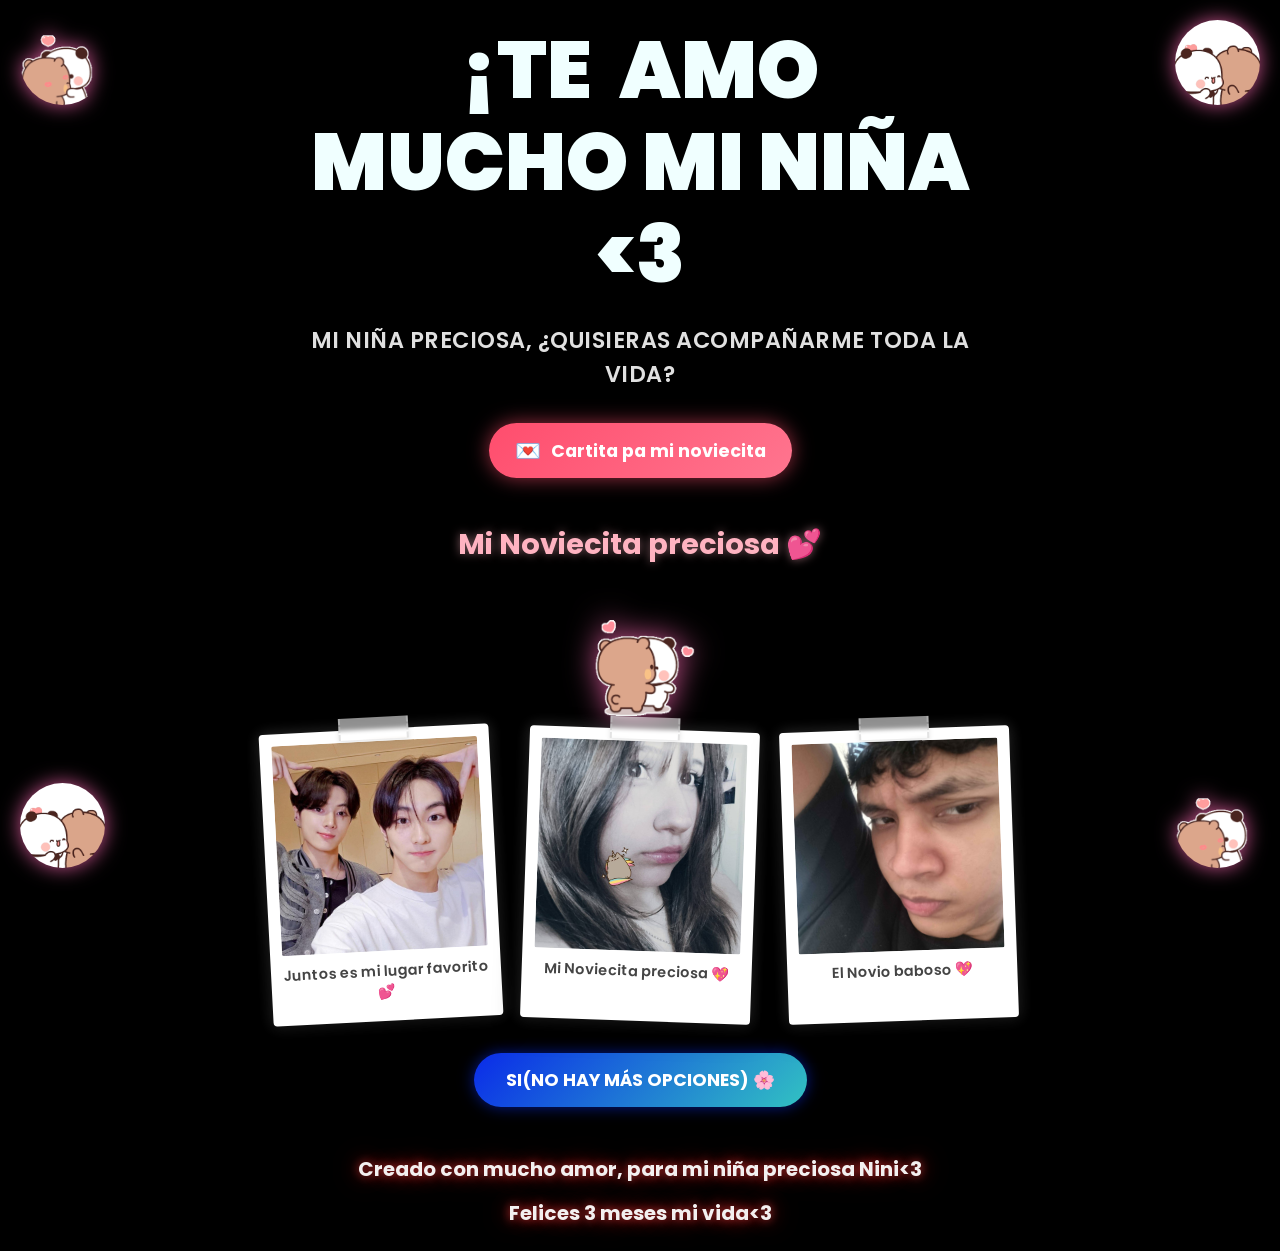
==== commit 3f51e84d: "Add files via upload" ====
--- a/index.html
+++ b/index.html
@@ -141,18 +141,33 @@
 
     <script src="effects.js"></script>
     <script>
-        // Iniciar la canción desde el segundo 28
         const music = document.getElementById('bg-music');
-        music.addEventListener('canplay', function handler() {
+
+        music.volume = 1;
+        music.currentTime = 28;
+
+        // Intentar reproducir automáticamente
+        music.play().catch(() => {
+            console.log("Autoplay bloqueado. Esperando interacción del usuario.");
+        });
+
+        // Si el navegador bloquea el autoplay,
+        // la canción comenzará al primer clic/touch.
+        function startMusic() {
             music.currentTime = 28;
-            music.play().catch(() => { });
-            music.removeEventListener('canplay', handler);
-        });
-        // Por si ya estaba listo antes del evento
-        if (music.readyState >= 3) {
-            music.currentTime = 28;
-            music.play().catch(() => { });
+
+            music.play().then(() => {
+                console.log("🎵 Música reproduciéndose");
+            }).catch(error => {
+                console.log("No se pudo reproducir:", error);
+            });
+
+            document.removeEventListener('click', startMusic);
+            document.removeEventListener('touchstart', startMusic);
         }
+
+        document.addEventListener('click', startMusic);
+        document.addEventListener('touchstart', startMusic);
     </script>
 </body>
 
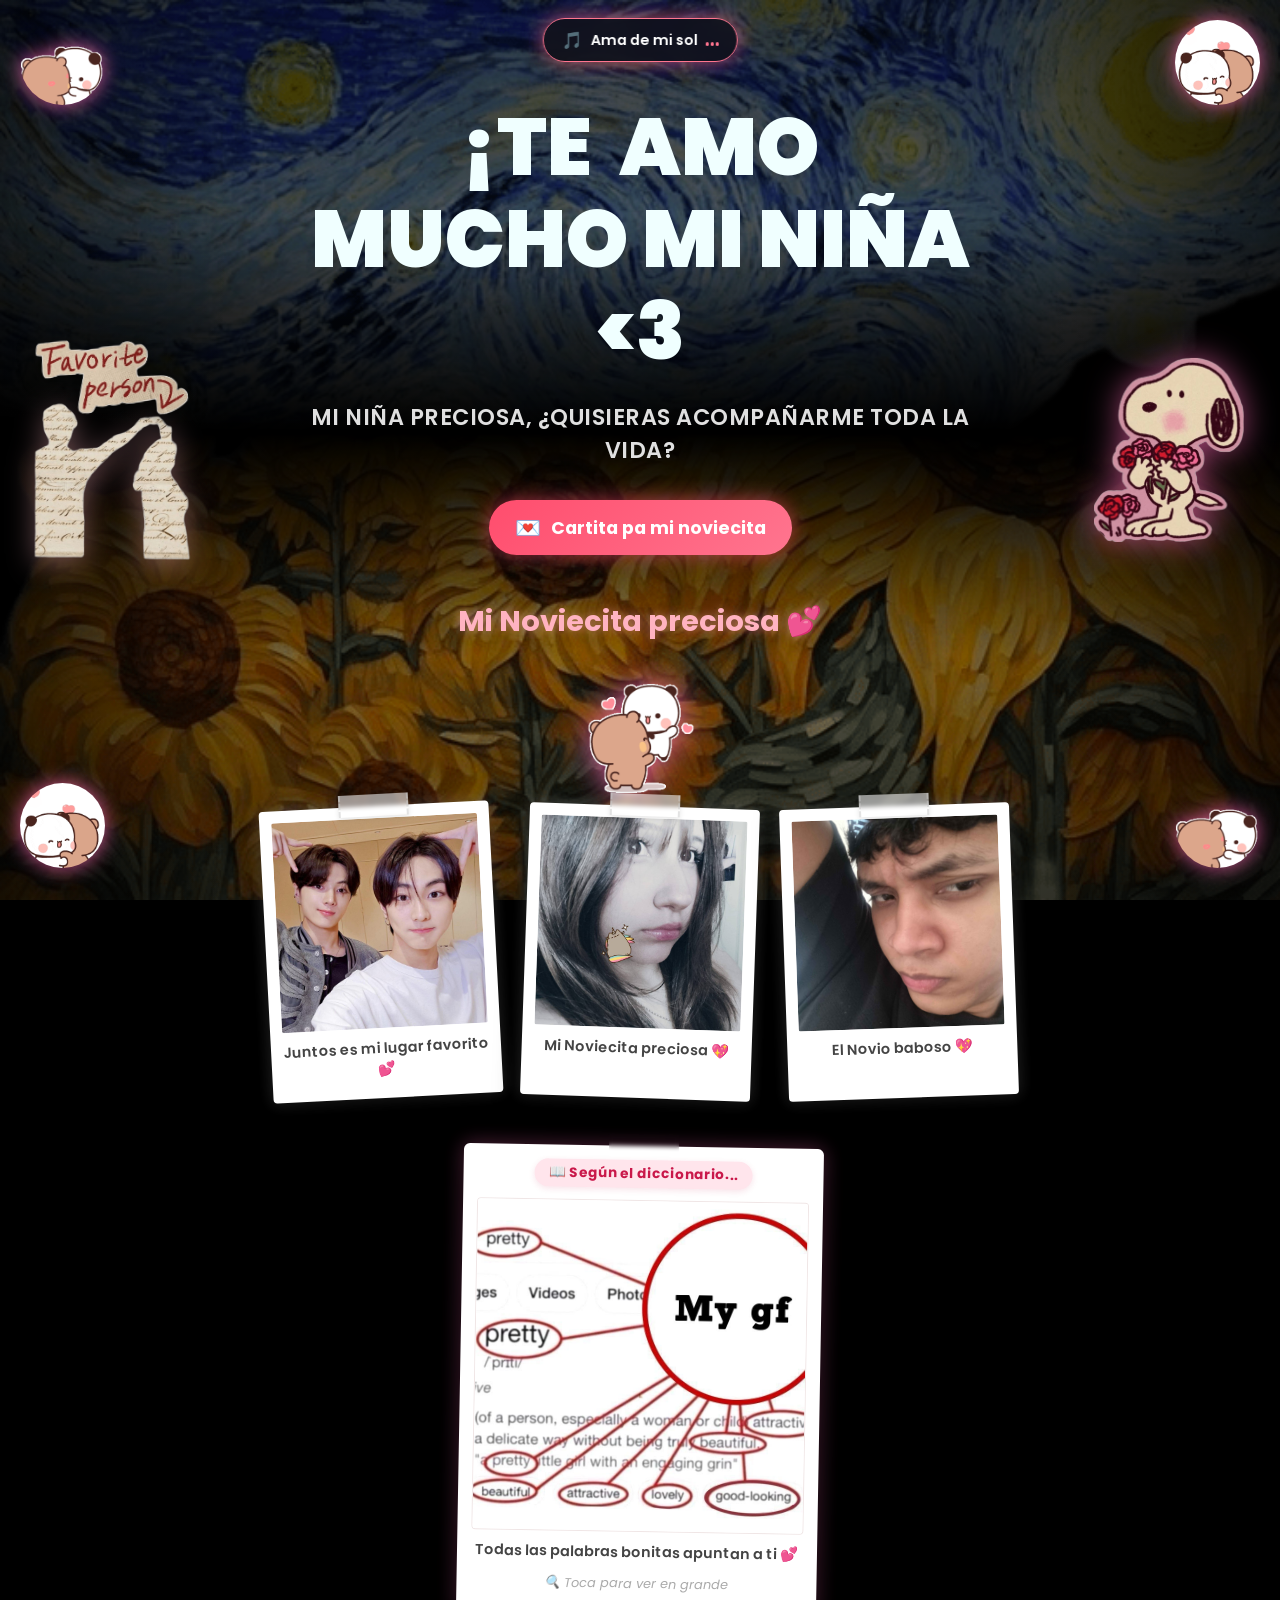
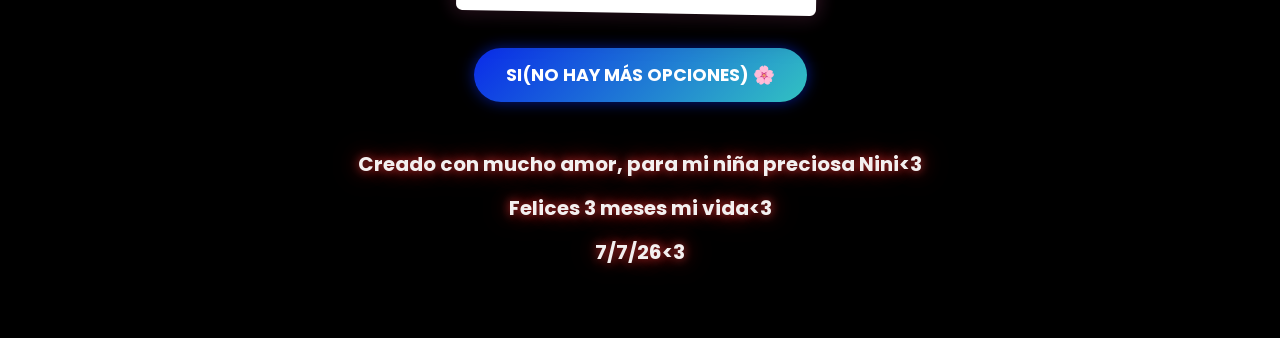
==== commit 8a228f21: "Add files via upload" ====
--- a/index.html
+++ b/index.html
@@ -11,8 +11,31 @@
 </head>
 
 <body>
+    <!-- Fondo Artístico Van Gogh: Cielo Estrellado (arriba) y Girasoles (abajo) -->
+    <div class="vangoh-canvas-bg" aria-hidden="true">
+        <div class="vangoh-sky-strip">
+            <img src="img/vangoh.png" alt="" draggable="false">
+        </div>
+        <div class="vangoh-sunflowers-strip">
+            <img src="img/Girasoles.png" alt="" draggable="false">
+        </div>
+        <div class="vangoh-atmosphere-overlay"></div>
+    </div>
+
     <!-- Audio de fondo: Ama de mi sol -->
-    <audio id="bg-music" src="sound/Ama de mi sol.mp3" autoplay loop></audio>
+    <audio id="bg-music" src="sound/Ama de mi sol.mp3" preload="auto" loop></audio>
+
+    <!-- Control de música flotante interactivo -->
+    <div class="music-floating-container">
+        <button id="music-toggle-btn" class="music-btn" title="Controlar música" aria-label="Controlar música">
+            <span class="music-icon">🎵</span>
+            <span class="music-text">Ama de mi sol</span>
+            <div class="music-bars">
+                <span></span><span></span><span></span>
+            </div>
+        </button>
+    </div>
+
     <!-- Stickers decorativos flotantes Bubu & Dudu (Superiores e Inferiores) -->
     <div class="bubu-sticker sticker-top-left">
         <img src="img/bubu 2.gif" alt="Bubu & Dudu Cute">
@@ -52,6 +75,12 @@
                 <span class="letter-icon">💌</span>
                 <span>Cartita pa mi noviecita</span>
             </button>
+        </div>
+
+        <!-- Dúo Romántico: Favorite Person encima de imagen personas -->
+        <div class="favorite-personas-card" id="favorite-personas-deco">
+            <img src="img/Favorite Person.png" class="deco-favorite-person" alt="Favorite Person">
+            <img src="img/personas.png" class="deco-personas" alt="Pareja bailando">
         </div>
 
         <!-- Galería de Fotos Polaroid -->
@@ -89,6 +118,24 @@
             </div>
         </section>
 
+        <!-- Tarjeta Romántica Especial: Definición de Mi Niña -->
+        <div class="definition-showcase-container">
+            <div class="polaroid-card definition-card">
+                <div class="tape"></div>
+                <div class="definition-card-tag">📖 Según el diccionario...</div>
+                <div class="polaroid-img-wrapper definition-img-wrapper">
+                    <img src="img/my gf2.png" alt="Definición de Mi Novia">
+                </div>
+                <div class="polaroid-caption">Todas las palabras bonitas apuntan a ti 💕</div>
+                <div class="polaroid-hint">🔍 Toca para ver en grande</div>
+            </div>
+        </div>
+
+        <!-- Snoopy ofreciendo flores -->
+        <div class="snoopy-card" id="snoopy-deco">
+            <img src="img/snoopy.png" class="deco-snoopy" alt="Snoopy con flores">
+        </div>
+
         <!-- Botón de flores -->
         <div class="button">
             <button class="botones">
@@ -98,6 +145,7 @@
 
         <span class="footer-text">Creado con mucho amor, para mi niña preciosa Nini&lt;3</span>
         <span class="footer-text">Felices 3 meses mi vida&lt;3</span>
+        <span class="footer-text">7/7/26&lt;3</span>
     </main>
 
     <!-- Modal de Carta Romántica -->
@@ -115,7 +163,9 @@
                         sonrisa tiene el poder de alegrar cualquier día gris, y cada momento a tu lado es un regalo que
                         valoro más que nada en este mundo, me siento el hombre mas afortunado por tener a una niña tan
                         maravillosa y unica como tu gracias por darme tanto amor de manera incondicional, gracias por
-                        aceptarme tal y como soy</p>
+                        aceptarme tal y como soy, te quiero tal cual como eres, con todo lo bueno que no ves y con todo
+                        lo malo que dices tener.
+                    </p>
                     <p>Te amo con todo mi corazón, con cada aliento y cada latido y nunca me cansare de amarte, eres lo
                         unico que quiero en esta vida realmente me haces muy feliz ya son 3 meses a tu lado y cada dia
                         que pasa me sigo enamorando mas de ti, siempre voy a estar para ti en las buenas, en las malas y
@@ -142,32 +192,87 @@
     <script src="effects.js"></script>
     <script>
         const music = document.getElementById('bg-music');
-
-        music.volume = 1;
-        music.currentTime = 28;
-
-        // Intentar reproducir automáticamente
-        music.play().catch(() => {
-            console.log("Autoplay bloqueado. Esperando interacción del usuario.");
+        const musicToggleBtn = document.getElementById('music-toggle-btn');
+        let isAudioPlaying = false;
+
+        function setStartTime() {
+            try {
+                if (music && music.currentTime < 28) {
+                    music.currentTime = 28;
+                }
+            } catch (e) { }
+        }
+
+        function updateMusicUI(playing) {
+            isAudioPlaying = playing;
+            if (musicToggleBtn) {
+                if (playing) {
+                    musicToggleBtn.classList.add('playing');
+                } else {
+                    musicToggleBtn.classList.remove('playing');
+                }
+            }
+        }
+
+        function playMusic() {
+            if (!music) return;
+            setStartTime();
+            music.volume = 1;
+            const playPromise = music.play();
+            if (playPromise !== undefined) {
+                playPromise.then(() => {
+                    updateMusicUI(true);
+                    console.log("🎵 Música reproduciéndose exitosamente");
+                }).catch(error => {
+                    updateMusicUI(false);
+                    console.log("Autoplay bloqueado temporalmente por navegador:", error);
+                });
+            }
+        }
+
+        // 1. Intentar reproducir de inmediato (PC y navegadores con permisos)
+        if (music.readyState >= 1) {
+            setStartTime();
+            playMusic();
+        } else {
+            music.addEventListener('loadedmetadata', () => {
+                setStartTime();
+                playMusic();
+            }, { once: true });
+        }
+        window.addEventListener('load', playMusic);
+
+        // 2. Activación garantizada en móviles / navegadores estrictos:
+        // Se activa con el primer toque, clic o interacción en cualquier parte de la pantalla
+        function triggerMusicOnFirstInteraction() {
+            if (!isAudioPlaying) {
+                playMusic();
+            }
+            cleanupInteractionListeners();
+        }
+
+        function cleanupInteractionListeners() {
+            ['click', 'touchstart', 'touchend', 'pointerdown', 'scroll', 'keydown'].forEach(evt => {
+                window.removeEventListener(evt, triggerMusicOnFirstInteraction, { capture: true });
+            });
+        }
+
+        ['click', 'touchstart', 'touchend', 'pointerdown', 'scroll', 'keydown'].forEach(evt => {
+            window.addEventListener(evt, triggerMusicOnFirstInteraction, { once: true, capture: true });
         });
 
-        // Si el navegador bloquea el autoplay,
-        // la canción comenzará al primer clic/touch.
-        function startMusic() {
-            music.currentTime = 28;
-
-            music.play().then(() => {
-                console.log("🎵 Música reproduciéndose");
-            }).catch(error => {
-                console.log("No se pudo reproducir:", error);
+        // 3. Botón para pausar o reanudar voluntariamente
+        if (musicToggleBtn) {
+            musicToggleBtn.addEventListener('click', (e) => {
+                e.stopPropagation();
+                if (music.paused) {
+                    playMusic();
+                } else {
+                    music.pause();
+                    updateMusicUI(false);
+                }
             });
-
-            document.removeEventListener('click', startMusic);
-            document.removeEventListener('touchstart', startMusic);
-        }
-
-        document.addEventListener('click', startMusic);
-        document.addEventListener('touchstart', startMusic);
+        }
     </script>
 </body>
 
--- a/css/style.css
+++ b/css/style.css
@@ -21,7 +21,7 @@
     display: flex;
     flex-direction: column;
     align-items: center;
-    justify-content: center;
+    justify-content: flex-start;
     background-color: #000;
     overflow-x: hidden;
     padding: 1.5rem 1rem;
@@ -138,6 +138,8 @@
     width: 100%;
     max-width: 950px;
     margin: auto;
+    padding-top: clamp(3.5rem, 6vw, 4.8rem);
+    padding-bottom: 3rem;
     z-index: 5;
     position: relative;
 }
@@ -176,9 +178,9 @@
         color: #fff;
         text-shadow: 0 0 12px #39c6d6, 0 0 40px #39c6d6, 0 0 80px #39c6d6;
     }
-    10%, 90% {
-        color: #111;
-        text-shadow: none;
+    50% {
+        color: #ffffff;
+        text-shadow: 0 0 6px #39c6d6, 0 0 18px rgba(57, 198, 214, 0.7);
     }
 }
 
@@ -326,6 +328,76 @@
     font-size: 0.8rem;
     color: #aaaaaa;
     font-style: italic;
+}
+
+/* =============================================
+   TARJETA DESTACADA: DEFINICIÓN DE MI NIÑA
+   ============================================= */
+.definition-showcase-container {
+    display: flex;
+    justify-content: center;
+    align-items: center;
+    width: 100%;
+    margin: 1rem 0 2.2rem 0;
+    position: relative;
+    z-index: 6;
+}
+
+.definition-card {
+    width: clamp(280px, 85vw, 360px);
+    background: #ffffff;
+    padding: 14px 14px 20px 14px;
+    border-radius: 6px;
+    box-shadow: 0 12px 30px rgba(0, 0, 0, 0.6), 0 0 20px rgba(255, 105, 180, 0.35);
+    cursor: pointer;
+    transition: all 0.4s ease;
+    position: relative;
+    text-align: center;
+    transform: rotate(1deg);
+}
+
+.definition-card:hover {
+    transform: rotate(0deg) scale(1.04);
+    box-shadow: 0 18px 40px rgba(255, 77, 109, 0.55), 0 0 25px rgba(255, 255, 255, 0.6);
+}
+
+.definition-card-tag {
+    font-size: 0.85rem;
+    font-weight: 700;
+    color: #c9184a;
+    background: #ffe5ec;
+    display: inline-block;
+    padding: 4px 14px;
+    border-radius: 20px;
+    margin-bottom: 12px;
+    letter-spacing: 0.3px;
+    box-shadow: 0 2px 6px rgba(201, 24, 74, 0.12);
+}
+
+.definition-img-wrapper {
+    width: 100%;
+    height: auto;
+    aspect-ratio: 1 / 1;
+    overflow: hidden;
+    border-radius: 4px;
+    background: #ffffff;
+    display: flex;
+    align-items: center;
+    justify-content: center;
+    border: 1px solid #f0e6e6;
+}
+
+.definition-img-wrapper img {
+    width: 100%;
+    height: 100%;
+    object-fit: contain;
+    display: block;
+    background: #ffffff;
+    transition: transform 0.4s ease;
+}
+
+.definition-card:hover .definition-img-wrapper img {
+    transform: scale(1.03);
 }
 
 /* Botón Principal */
@@ -584,124 +656,106 @@
     max-width: 90vw;
 }
 
-/* =============================================
-   IMÁGENES DECORATIVAS (usuario)
-   ============================================= */
-.deco-img {
+/* ===================================================
+   FONDO ARTÍSTICO VAN GOGH: CIELO ESTRELLADO Y GIRASOLES
+   =================================================== */
+.vangoh-canvas-bg {
     position: fixed;
+    top: 0;
+    left: 0;
+    width: 100vw;
+    height: 100vh;
     pointer-events: none;
     user-select: none;
-    z-index: 3;
-}
-.deco-img img {
+    z-index: 0; /* Exclusivamente de fondo, detrás de todo el contenido */
+    overflow: hidden;
+}
+
+/* 🌌 Cielo Estrellado de Van Gogh — Borde Superior
+   La imagen tiene fondo blanco con remolinos azules en la PARTE SUPERIOR,
+   la zona inferior blanca se disuelve suavemente en negro. */
+.vangoh-sky-strip {
+    position: absolute;
+    top: 0;
+    left: 0;
+    width: 100%;
+    /* sin altura fija — el div toma el tamaño natural de la imagen */
+    overflow: visible;
+    opacity: 0.58;
+    filter: saturate(1.25) brightness(0.85);
+    /* máscara: totalmente visible arriba, desvanece suavemente hacia el centro */
+    mask-image: linear-gradient(to bottom,
+        rgba(0,0,0,1)    0%,
+        rgba(0,0,0,1)   50%,
+        rgba(0,0,0,0.4) 75%,
+        rgba(0,0,0,0)  100%);
+    -webkit-mask-image: linear-gradient(to bottom,
+        rgba(0,0,0,1)    0%,
+        rgba(0,0,0,1)   50%,
+        rgba(0,0,0,0.4) 75%,
+        rgba(0,0,0,0)  100%);
+}
+
+.vangoh-sky-strip img {
+    width: 100%;
+    height: auto;          /* imagen completa, sin recortes */
     display: block;
-    width: 100%;
-    height: auto;
-    object-fit: contain;
-}
-
-/* 🌻 Girasoles — franja inferior */
-.deco-girasoles {
+    max-height: 48vh;      /* límite para pantallas muy altas */
+    object-fit: cover;
+    object-position: top center;
+}
+
+/* 🌻 Girasoles de Van Gogh — Borde Inferior
+   La imagen tiene girasoles en la PARTE INFERIOR y área blanca en la parte superior.
+   Usamos position:absolute bottom:0 con la imagen anclada abajo para que los girasoles
+   siempre emerjan desde el borde inferior de la pantalla sin cortes. */
+.vangoh-sunflowers-strip {
+    position: absolute;
     bottom: 0;
     left: 0;
     width: 100%;
-    height: clamp(180px, 25vh, 280px);
-    overflow: hidden;
-    opacity: 0.92;
-    filter: brightness(0.92) saturate(1.1);
-    z-index: 3;
-}
-.deco-girasoles img {
-    width: 100%;
-    height: 100%;
+    /* sin altura fija — el div toma el tamaño natural de la imagen */
+    overflow: visible;
+    opacity: 0.82;
+    filter: saturate(1.25) brightness(0.92);
+    /* máscara: totalmente visible abajo, desvanece suavemente hacia arriba */
+    mask-image: linear-gradient(to top,
+        rgba(0,0,0,1)    0%,
+        rgba(0,0,0,1)   52%,
+        rgba(0,0,0,0.4) 78%,
+        rgba(0,0,0,0)  100%);
+    -webkit-mask-image: linear-gradient(to top,
+        rgba(0,0,0,1)    0%,
+        rgba(0,0,0,1)   52%,
+        rgba(0,0,0,0.4) 78%,
+        rgba(0,0,0,0)  100%);
+}
+
+.vangoh-sunflowers-strip img {
+    width: 100%;
+    height: auto;          /* imagen completa, sin recortes */
     display: block;
-    object-fit: cover;
-    object-position: top center;
-}
-
-/* 🌌 Van Gogh — franja superior */
-.deco-vangoh {
-    top: 0;
-    left: 0;
-    width: 100%;
-    height: clamp(180px, 25vh, 280px);
-    overflow: hidden;
-    opacity: 0.88;
-    filter: brightness(0.88) saturate(1.15);
-    z-index: 3;
-}
-.deco-vangoh img {
-    width: 100%;
-    height: 100%;
-    display: block;
+    max-height: 52vh;      /* límite para pantallas muy altas */
     object-fit: cover;
     object-position: bottom center;
 }
 
-/* 💑 Pareja vintage — lateral izquierdo, zona media-alta */
-.deco-personas {
-    top: 28%;
-    left: -35px;
-    width: clamp(110px, 13vw, 190px);
-    opacity: 0.55;
-    filter: brightness(0.8) contrast(1.1) sepia(15%);
-    animation: deco-sway 12s ease-in-out infinite;
-}
-
-/* 🐶 Snoopy — inferior derecha */
-.deco-snoopy {
-    bottom: 10px;
-    right: 10px;
-    width: clamp(100px, 12vw, 175px);
-    opacity: 0.88;
-    filter: drop-shadow(0 4px 16px rgba(255,150,180,0.35));
-    animation: deco-bob 7s ease-in-out infinite;
-}
-
-/* ✍️ Favorite Person — superior izquierda */
-.deco-favorite {
-    top: 80px;
-    left: 10px;
-    width: clamp(100px, 13vw, 185px);
-    opacity: 0.85;
-    filter: drop-shadow(0 3px 10px rgba(180,60,60,0.3));
-    transform: rotate(-6deg);
-    animation: deco-tilt 9s ease-in-out infinite;
-}
-
-/* Animaciones sutiles */
-@keyframes deco-float-slow {
-    0%, 100% { transform: translateY(0px); }
-    50%       { transform: translateY(-6px); }
-}
-
-@keyframes deco-sway {
-    0%, 100% { transform: translateX(0px) rotate(0deg); }
-    50%       { transform: translateX(6px) rotate(1deg); }
-}
-
-@keyframes deco-bob {
-    0%, 100% { transform: translateY(0px); }
-    50%       { transform: translateY(-8px); }
-}
-
-@keyframes deco-tilt {
-    0%, 100% { transform: rotate(-6deg) translateY(0px); }
-    50%       { transform: rotate(-4deg) translateY(-6px); }
-}
-
-/* Responsive — pantallas pequeñas */
-@media (max-width: 768px) {
-    .deco-personas { display: none; }
-    .deco-girasoles { width: 170px; opacity: 0.65; }
-    .deco-vangoh    { width: 180px; opacity: 0.60; }
-    .deco-snoopy    { width: 90px; }
-    .deco-favorite  { width: 90px; top: 60px; }
-}
-
-@media (max-width: 480px) {
-    .deco-vangoh   { display: none; }
-    .deco-girasoles { width: 140px; }
+/* Viñeta central suave para fundir ambas imágenes con el negro del medio */
+.vangoh-atmosphere-overlay {
+    position: absolute;
+    inset: 0;
+    background:
+        /* sombra lateral izquierda y derecha */
+        linear-gradient(to right,
+            rgba(0,0,0,0.45) 0%,
+            rgba(0,0,0,0)   18%,
+            rgba(0,0,0,0)   82%,
+            rgba(0,0,0,0.45) 100%),
+        /* oscurecimiento central-medio */
+        radial-gradient(ellipse at 50% 50%,
+            rgba(0,0,0,0.05)  0%,
+            rgba(0,0,0,0.60) 100%);
+    pointer-events: none;
 }
 
 .vintage-decor {
@@ -826,3 +880,213 @@
         opacity: 0.35;
     }
 }
+
+/* ===================================================
+   CONTROLADOR DE MÚSICA FLOTANTE (Ama de mi sol)
+   =================================================== */
+.music-floating-container {
+    position: fixed;
+    top: 18px;
+    left: 50%;
+    transform: translateX(-50%);
+    z-index: 999;
+}
+
+.music-btn {
+    background: rgba(18, 18, 28, 0.85);
+    border: 1.5px solid rgba(255, 105, 180, 0.5);
+    backdrop-filter: blur(10px);
+    color: #ffffff;
+    padding: 8px 18px;
+    border-radius: 40px;
+    font-size: clamp(0.78rem, 2.5vw, 0.9rem);
+    font-weight: 600;
+    display: flex;
+    align-items: center;
+    gap: 8px;
+    cursor: pointer;
+    box-shadow: 0 4px 18px rgba(255, 77, 109, 0.35);
+    transition: all 0.3s ease;
+    user-select: none;
+}
+
+.music-btn:hover {
+    transform: scale(1.05);
+    border-color: rgba(255, 105, 180, 0.9);
+    box-shadow: 0 4px 25px rgba(255, 77, 109, 0.6);
+}
+
+.music-btn.playing {
+    border-color: #ff758f;
+    box-shadow: 0 0 20px rgba(255, 117, 143, 0.7);
+}
+
+.music-icon {
+    font-size: 1.05rem;
+    display: inline-block;
+    transition: transform 0.3s ease;
+}
+
+.music-btn.playing .music-icon {
+    animation: pulseMusicIcon 1.5s ease-in-out infinite alternate;
+}
+
+@keyframes pulseMusicIcon {
+    from { transform: scale(1) rotate(-5deg); }
+    to { transform: scale(1.15) rotate(10deg); }
+}
+
+.music-bars {
+    display: flex;
+    align-items: flex-end;
+    gap: 2.5px;
+    height: 12px;
+}
+
+.music-bars span {
+    width: 2.5px;
+    height: 4px;
+    background: #ff758f;
+    border-radius: 2px;
+    transition: height 0.2s ease;
+}
+
+.music-btn.playing .music-bars span:nth-child(1) {
+    animation: barBounce 0.8s ease-in-out infinite alternate;
+}
+.music-btn.playing .music-bars span:nth-child(2) {
+    animation: barBounce 0.6s ease-in-out infinite alternate 0.15s;
+}
+.music-btn.playing .music-bars span:nth-child(3) {
+    animation: barBounce 0.9s ease-in-out infinite alternate 0.3s;
+}
+
+@keyframes barBounce {
+    0% { height: 3px; }
+    100% { height: 13px; }
+}
+
+/* ===================================================
+   DECORACIONES: Favorite Person, Personas y Snoopy
+   =================================================== */
+
+/* Dúo Romántico (Favorite Person encima de imagen Personas) */
+.favorite-personas-card {
+    display: flex;
+    flex-direction: column;
+    align-items: center;
+    justify-content: center;
+    position: relative;
+    user-select: none;
+    transition: transform 0.4s ease;
+}
+
+.deco-favorite-person {
+    width: clamp(115px, 14vw, 150px);
+    height: auto;
+    margin-bottom: -16px; /* Montado exactamente encima de la imagen personas */
+    z-index: 3;
+    position: relative;
+    filter: drop-shadow(0 4px 10px rgba(0, 0, 0, 0.45));
+    transform: rotate(-3deg);
+    transition: transform 0.3s ease;
+    pointer-events: auto;
+}
+
+.deco-personas {
+    width: clamp(125px, 15vw, 160px);
+    height: auto;
+    z-index: 2;
+    position: relative;
+    filter: drop-shadow(0 6px 14px rgba(255, 182, 193, 0.4));
+    transition: transform 0.3s ease;
+    pointer-events: auto;
+}
+
+.favorite-personas-card:hover .deco-favorite-person {
+    transform: rotate(0deg) scale(1.08);
+}
+
+.favorite-personas-card:hover .deco-personas {
+    transform: scale(1.05);
+}
+
+/* Snoopy con rosas */
+.snoopy-card {
+    display: flex;
+    justify-content: center;
+    align-items: center;
+    position: relative;
+    user-select: none;
+    transition: transform 0.4s ease;
+}
+
+.deco-snoopy {
+    width: clamp(115px, 14vw, 150px);
+    height: auto;
+    filter: drop-shadow(0 0 16px rgba(255, 105, 180, 0.6));
+    animation: gentleFloatSnoopy 3.5s ease-in-out infinite alternate;
+    transition: transform 0.3s ease;
+    pointer-events: auto;
+}
+
+.snoopy-card:hover .deco-snoopy {
+    transform: scale(1.1) rotate(5deg);
+}
+
+@keyframes gentleFloatSnoopy {
+    0% {
+        transform: translateY(0) rotate(-2deg);
+    }
+    100% {
+        transform: translateY(-8px) rotate(3deg);
+    }
+}
+
+/* En Desktop (>= 1250px): 
+   Situados en los bordes centrados verticalmente,
+   sin tapar texto en el centro ni tapar ningún gif en las esquinas */
+@media (min-width: 1250px) {
+    .favorite-personas-card {
+        position: fixed;
+        left: 32px;
+        top: 50%;
+        transform: translateY(-50%);
+        z-index: 12;
+        margin: 0;
+    }
+    
+    .favorite-personas-card:hover {
+        transform: translateY(-50%) scale(1.06);
+    }
+
+    .snoopy-card {
+        position: fixed;
+        right: 36px;
+        top: 50%;
+        transform: translateY(-50%);
+        z-index: 12;
+        margin: 0;
+    }
+
+    .snoopy-card:hover {
+        transform: translateY(-50%) scale(1.06);
+    }
+}
+
+/* En Móvil y Pantallas Medianas (< 1250px):
+   Integrados con armonía centrada en el flujo del documento,
+   sin tapar ningún texto ni sobreponerse a ningún gif */
+@media (max-width: 1249px) {
+    .favorite-personas-card {
+        position: relative;
+        margin: 1.2rem auto 1.5rem auto;
+        z-index: 5;
+    }
+
+    .snoopy-card {
+        position: relative;
+        margin: 1.2rem auto 0.8rem auto;
+        z-index: 5;
+    }
+}
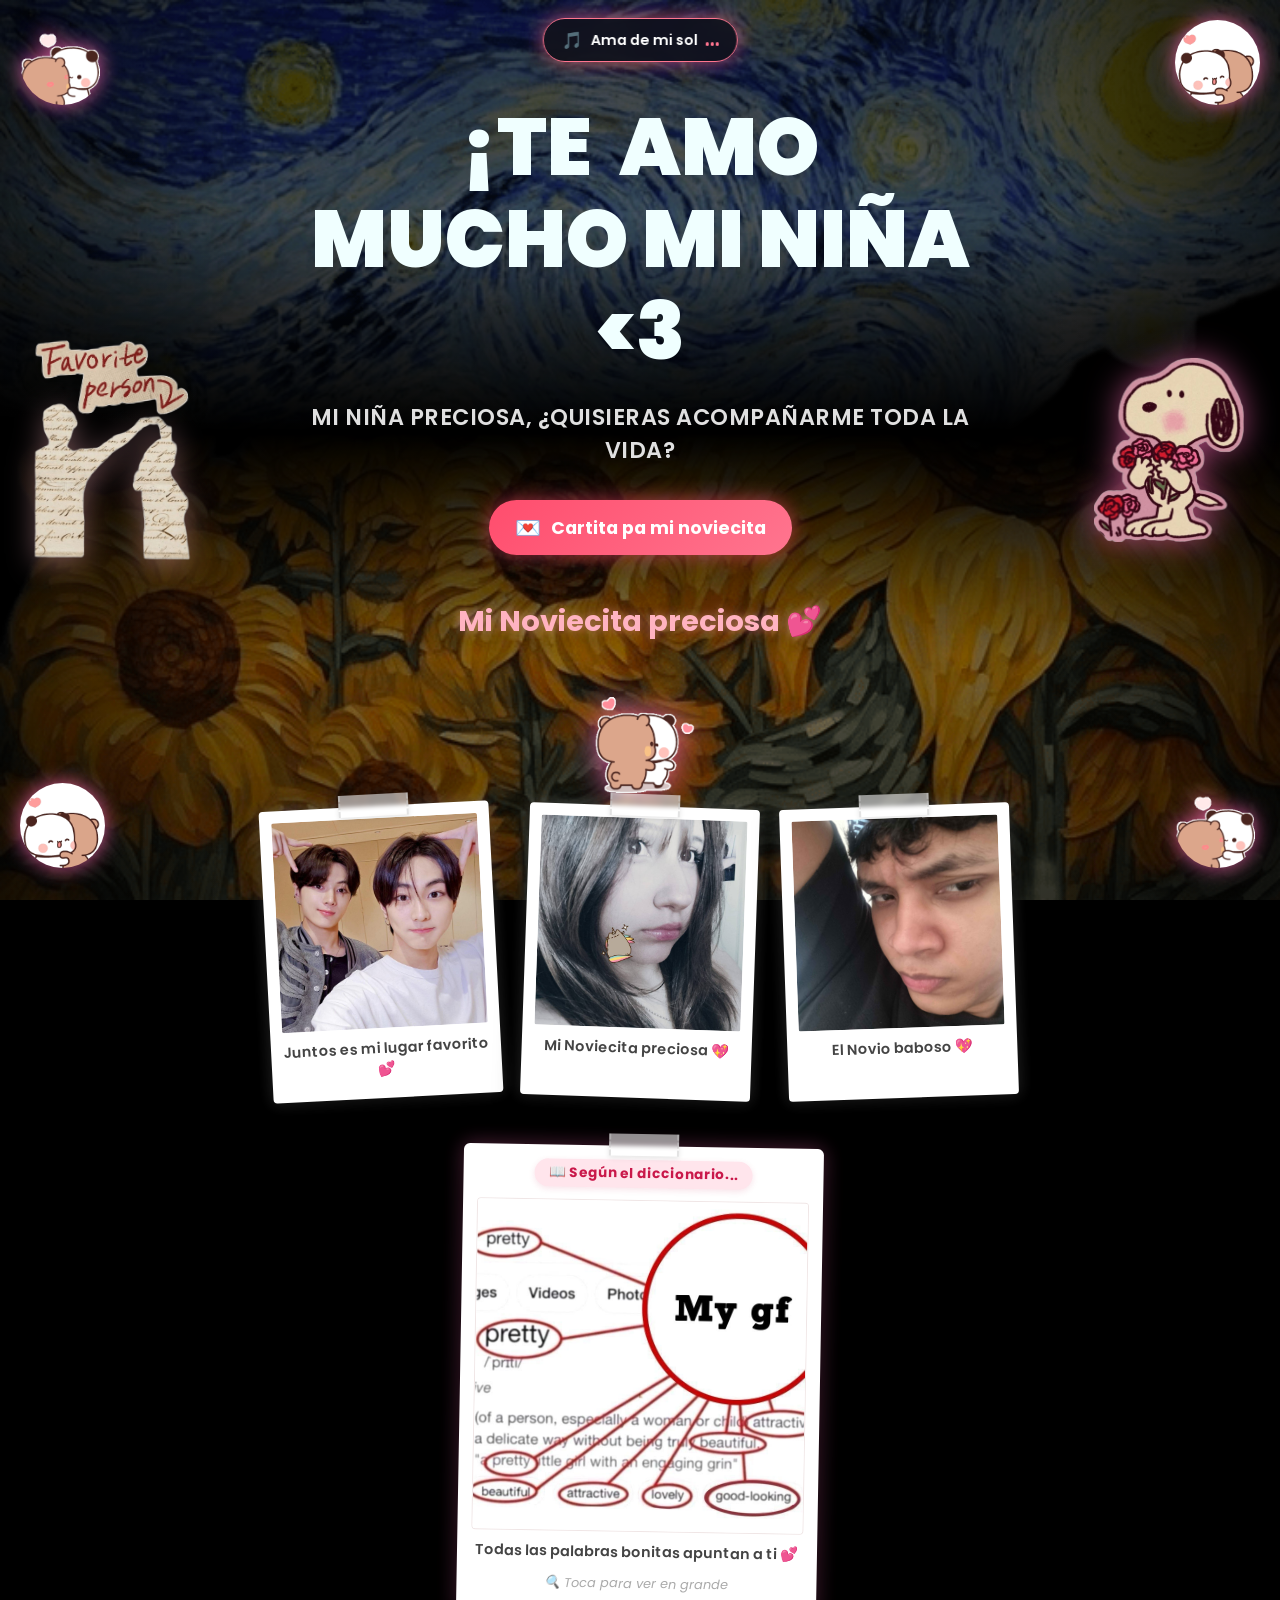
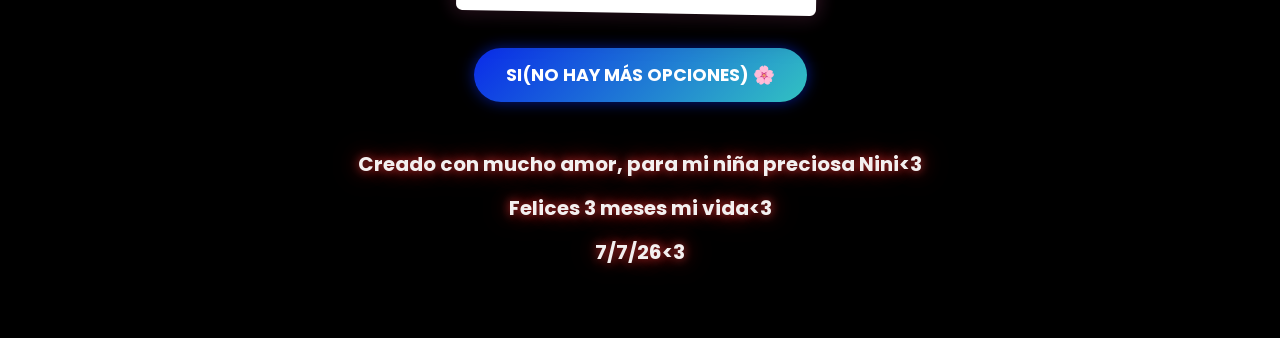
==== commit 309436fc: "Add files via upload" ====
--- a/index.html
+++ b/index.html
@@ -24,6 +24,9 @@
 
     <!-- Audio de fondo: Ama de mi sol -->
     <audio id="bg-music" src="sound/Ama de mi sol.mp3" preload="auto" loop></audio>
+
+    <!-- Contenedor dinámico de letras sincronizadas (estilo Van Gogh / Elvis) -->
+    <div id="lyrics-display" class="lyrics-wrapper" aria-hidden="true"></div>
 
     <!-- Control de música flotante interactivo -->
     <div class="music-floating-container">
@@ -190,18 +193,11 @@
     </div>
 
     <script src="effects.js"></script>
+    <script src="lyrics.js"></script>
     <script>
         const music = document.getElementById('bg-music');
         const musicToggleBtn = document.getElementById('music-toggle-btn');
         let isAudioPlaying = false;
-
-        function setStartTime() {
-            try {
-                if (music && music.currentTime < 28) {
-                    music.currentTime = 28;
-                }
-            } catch (e) { }
-        }
 
         function updateMusicUI(playing) {
             isAudioPlaying = playing;
@@ -216,7 +212,6 @@
 
         function playMusic() {
             if (!music) return;
-            setStartTime();
             music.volume = 1;
             const playPromise = music.play();
             if (playPromise !== undefined) {
@@ -232,11 +227,9 @@
 
         // 1. Intentar reproducir de inmediato (PC y navegadores con permisos)
         if (music.readyState >= 1) {
-            setStartTime();
             playMusic();
         } else {
             music.addEventListener('loadedmetadata', () => {
-                setStartTime();
                 playMusic();
             }, { once: true });
         }
--- a/css/style.css
+++ b/css/style.css
@@ -1090,3 +1090,266 @@
         z-index: 5;
     }
 }
+
+/* ===================================================
+   SISTEMA DE LETRAS FLOTANTES: "AMA DE MI SOL" (MILO J)
+   Inspirado en el sistema de Elvis & Until I Found You
+   =================================================== */
+
+.lyrics-wrapper {
+    position: fixed;
+    top: 0;
+    left: 0;
+    width: 100vw;
+    height: 100vh;
+    pointer-events: none;
+    z-index: 45; /* Por encima del contenido, por debajo de modales (z-index: 10000) */
+    overflow: hidden;
+    transition: opacity 0.4s ease, visibility 0.4s ease;
+}
+
+/* Ocultar letras suavemente cuando el modal de la carta o foto está abierto */
+body.modal-open .lyrics-wrapper {
+    opacity: 0;
+    visibility: hidden;
+    pointer-events: none;
+}
+
+/* Tarjeta de Letra con Efecto Glassmorphism Van Gogh */
+.lyric-card {
+    position: absolute;
+    max-width: min(420px, 90vw);
+    padding: 12px 20px;
+    background: rgba(10, 18, 36, 0.84);
+    border: 1.5px solid rgba(255, 215, 0, 0.45);
+    border-radius: 20px;
+    backdrop-filter: blur(12px);
+    -webkit-backdrop-filter: blur(12px);
+    box-shadow: 0 10px 35px rgba(0, 0, 0, 0.75), 0 0 25px rgba(255, 215, 0, 0.3);
+    text-align: center;
+    opacity: 0;
+    pointer-events: none;
+    transition: opacity 0.45s ease, transform 0.45s cubic-bezier(0.2, 0.9, 0.3, 1.1);
+    box-sizing: border-box;
+    will-change: transform, opacity;
+}
+
+.lyric-card.visible {
+    opacity: 1;
+    animation: lyricFloatAnim 3.2s ease-in-out infinite alternate;
+}
+
+@keyframes lyricFloatAnim {
+    0% {
+        transform: translateY(0) scale(1);
+    }
+    100% {
+        transform: translateY(-6px) scale(1.015);
+    }
+}
+
+/* Texto Principal de la Canción */
+.lyric-main {
+    display: block;
+    font-family: 'Poppins', sans-serif;
+    font-size: clamp(0.96rem, 2.3vw, 1.25rem);
+    font-weight: 700;
+    color: #ffffff;
+    letter-spacing: 0.8px;
+    line-height: 1.35;
+    text-shadow: 0 0 10px rgba(255, 255, 255, 0.9), 0 0 22px rgba(255, 215, 0, 0.75);
+}
+
+/* Subtítulo / Nota Romántica */
+.lyric-sub {
+    display: block;
+    margin-top: 5px;
+    font-family: 'Poppins', cursive, sans-serif;
+    font-size: clamp(0.76rem, 1.7vw, 0.88rem);
+    font-style: italic;
+    color: #ffe66d;
+    letter-spacing: 0.5px;
+    opacity: 0.95;
+    text-shadow: 0 0 8px rgba(255, 230, 109, 0.6);
+}
+
+/* Variantes de Color / Temas van Gogh */
+.lyric-card.theme-gold {
+    border-color: rgba(255, 215, 0, 0.55);
+    box-shadow: 0 10px 35px rgba(0, 0, 0, 0.75), 0 0 25px rgba(255, 215, 0, 0.35);
+}
+.lyric-card.theme-gold .lyric-main {
+    color: #fff8d6;
+    text-shadow: 0 0 12px rgba(255, 248, 214, 0.95), 0 0 26px rgba(255, 215, 0, 0.8);
+}
+
+.lyric-card.theme-rose {
+    border-color: rgba(255, 117, 143, 0.55);
+    box-shadow: 0 10px 35px rgba(0, 0, 0, 0.75), 0 0 25px rgba(255, 105, 180, 0.35);
+}
+.lyric-card.theme-rose .lyric-main {
+    color: #ffe3ec;
+    text-shadow: 0 0 12px rgba(255, 227, 236, 0.95), 0 0 26px rgba(255, 105, 180, 0.8);
+}
+.lyric-card.theme-rose .lyric-sub {
+    color: #ffb3c1;
+    text-shadow: 0 0 8px rgba(255, 179, 193, 0.6);
+}
+
+.lyric-card.theme-cyan {
+    border-color: rgba(56, 189, 248, 0.55);
+    box-shadow: 0 10px 35px rgba(0, 0, 0, 0.75), 0 0 25px rgba(56, 189, 248, 0.35);
+}
+.lyric-card.theme-cyan .lyric-main {
+    color: #e0f2fe;
+    text-shadow: 0 0 12px rgba(224, 242, 254, 0.95), 0 0 26px rgba(56, 189, 248, 0.8);
+}
+.lyric-card.theme-cyan .lyric-sub {
+    color: #93c5fd;
+    text-shadow: 0 0 8px rgba(147, 197, 253, 0.6);
+}
+
+/* =========================================
+   POSICIONES DINÁMICAS POR TODA LA PANTALLA
+   Desktop (>= 950px): en laterales limpios y zonas seguras
+   ========================================= */
+
+/* Flanco Izquierdo - Alto */
+.lyric-card.side-left {
+    left: clamp(20px, 3.8vw, 65px);
+    top: 24%;
+    transform: translateY(-50%) translateX(-25px);
+    border-left: 4px solid #ffe66d;
+}
+.lyric-card.side-left.visible {
+    transform: translateY(-50%) translateX(0);
+}
+
+/* Flanco Izquierdo - Medio */
+.lyric-card.side-left-mid {
+    left: clamp(20px, 3.8vw, 65px);
+    top: 48%;
+    transform: translateY(-50%) translateX(-25px);
+    border-left: 4px solid #ff758f;
+}
+.lyric-card.side-left-mid.visible {
+    transform: translateY(-50%) translateX(0);
+}
+
+/* Flanco Izquierdo - Bajo */
+.lyric-card.side-left-low {
+    left: clamp(20px, 3.8vw, 65px);
+    top: 72%;
+    transform: translateY(-50%) translateX(-25px);
+    border-left: 4px solid #38bdf8;
+}
+.lyric-card.side-left-low.visible {
+    transform: translateY(-50%) translateX(0);
+}
+
+/* Flanco Derecho - Alto */
+.lyric-card.side-right {
+    right: clamp(20px, 3.8vw, 65px);
+    top: 24%;
+    transform: translateY(-50%) translateX(25px);
+    border-right: 4px solid #ffe66d;
+}
+.lyric-card.side-right.visible {
+    transform: translateY(-50%) translateX(0);
+}
+
+/* Flanco Derecho - Medio */
+.lyric-card.side-right-mid {
+    right: clamp(20px, 3.8vw, 65px);
+    top: 48%;
+    transform: translateY(-50%) translateX(25px);
+    border-right: 4px solid #ff758f;
+}
+.lyric-card.side-right-mid.visible {
+    transform: translateY(-50%) translateX(0);
+}
+
+/* Flanco Derecho - Bajo */
+.lyric-card.side-right-low {
+    right: clamp(20px, 3.8vw, 65px);
+    top: 72%;
+    transform: translateY(-50%) translateX(25px);
+    border-right: 4px solid #38bdf8;
+}
+.lyric-card.side-right-low.visible {
+    transform: translateY(-50%) translateX(0);
+}
+
+/* Centro Superior (Justo debajo del botón de música, antes del título) */
+.lyric-card.side-center-top {
+    left: 50%;
+    top: clamp(75px, 11vh, 92px);
+    transform: translateX(-50%) translateY(-15px);
+    max-width: min(520px, 90vw);
+    width: 90%;
+    border-top: 3.5px solid #ffe66d;
+    box-shadow: 0 10px 35px rgba(0, 0, 0, 0.8), 0 0 30px rgba(255, 215, 0, 0.45);
+}
+.lyric-card.side-center-top.visible {
+    transform: translateX(-50%) translateY(0);
+}
+
+/* Centro Inferior (Zona limpia inferior) */
+.lyric-card.side-bottom {
+    left: 50%;
+    bottom: clamp(75px, 10vh, 95px);
+    transform: translateX(-50%) translateY(15px);
+    max-width: min(520px, 90vw);
+    width: 90%;
+    border-bottom: 3.5px solid #ff758f;
+    box-shadow: 0 10px 35px rgba(0, 0, 0, 0.8), 0 0 30px rgba(255, 105, 180, 0.45);
+}
+.lyric-card.side-bottom.visible {
+    transform: translateX(-50%) translateY(0);
+}
+
+/* =========================================
+   ADAPTACIÓN RESPONSIVE (Móviles y Tablets < 950px):
+   No tapar el contenido central y mantenerlo 100% dentro del marco
+   ========================================= */
+@media (max-width: 950px) {
+    .lyric-card {
+        max-width: min(390px, 88vw) !important;
+        padding: 10px 16px !important;
+    }
+
+    /* En móvil, los lados izquierdo y derecho se anclan en dock superior o inferior */
+    .lyric-card.side-left,
+    .lyric-card.side-right,
+    .lyric-card.side-left-mid,
+    .lyric-card.side-right-mid,
+    .lyric-card.side-center-top {
+        top: 76px !important;
+        left: 50% !important;
+        right: auto !important;
+        bottom: auto !important;
+        transform: translateX(-50%) translateY(-12px);
+    }
+
+    .lyric-card.side-left-low,
+    .lyric-card.side-right-low,
+    .lyric-card.side-bottom {
+        bottom: 82px !important;
+        top: auto !important;
+        left: 50% !important;
+        right: auto !important;
+        transform: translateX(-50%) translateY(12px);
+    }
+
+    .lyric-card.side-left.visible,
+    .lyric-card.side-right.visible,
+    .lyric-card.side-left-mid.visible,
+    .lyric-card.side-right-mid.visible,
+    .lyric-card.side-center-top.visible,
+    .lyric-card.side-left-low.visible,
+    .lyric-card.side-right-low.visible,
+    .lyric-card.side-bottom.visible {
+        transform: translateX(-50%) translateY(0) !important;
+    }
+}
+
